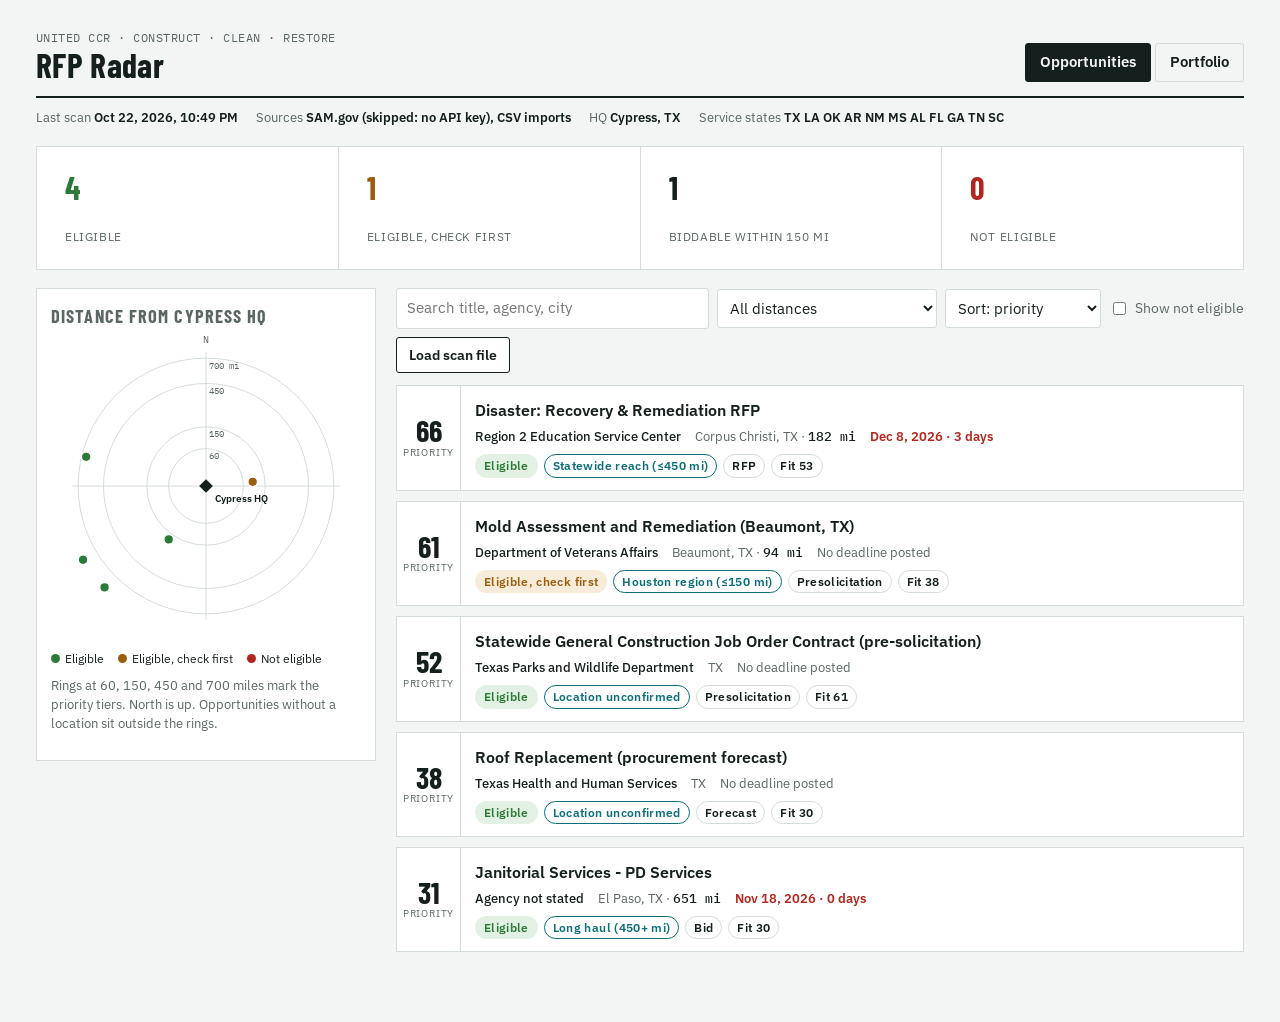
==== united-ccr/docs/index.html @ a9564646 "Add United CCR RFP scanner, dashboard and portfolio Daily scanner (SAM.gov, agency RSS feeds, CSV im" ====
<!doctype html><html lang="en"><head><meta charset="utf-8"><meta name="viewport" content="width=device-width,initial-scale=1,viewport-fit=cover"></head><body><title>United CCR RFP Radar</title>
<meta name="claude:viewport-fit-sides" content="cover">
<link rel="preconnect" href="https://fonts.googleapis.com">
<link rel="preconnect" href="https://fonts.gstatic.com" crossorigin>
<link rel="stylesheet" href="https://fonts.googleapis.com/css2?family=Barlow+Condensed:wght@600;700&family=IBM+Plex+Mono:wght@400;500&family=IBM+Plex+Sans:wght@400;500;600&display=swap">
<style>
/* Layout: a bid desk. Distance rings from the Cypress HQ beside a ranked bid list; portfolio as a second sheet. */
:root {
  --bg: #F2F5F4; --surface: #FFFFFF; --ink: #15201E; --muted: #5A6764; --line: #D3DCD9;
  --accent: #0B6E79; --accent-soft: #DDEFF0; --ok: #2C7A37; --warn: #9C5D0E; --bad: #B3261E;
  --ok-soft: #E3F1E4; --warn-soft: #F7EBD9; --bad-soft: #F8E2E0;
  --display: "Barlow Condensed", "Arial Narrow", "Roboto Condensed", sans-serif;
  --body: "IBM Plex Sans", "Segoe UI", system-ui, sans-serif;
  --mono: "IBM Plex Mono", ui-monospace, "SFMono-Regular", Menlo, monospace;
}
@media (prefers-color-scheme: dark) { :root:not([data-theme="light"]) {
  --bg: #0E1413; --surface: #16201F; --ink: #E4ECEA; --muted: #93A29F; --line: #293634;
  --accent: #52B8C3; --accent-soft: #15373A; --ok: #6DC27B; --warn: #E2A452; --bad: #F08A80;
  --ok-soft: #173020; --warn-soft: #36280F; --bad-soft: #3A1A18; color-scheme: dark } }
:root[data-theme="dark"] {
  --bg: #0E1413; --surface: #16201F; --ink: #E4ECEA; --muted: #93A29F; --line: #293634;
  --accent: #52B8C3; --accent-soft: #15373A; --ok: #6DC27B; --warn: #E2A452; --bad: #F08A80;
  --ok-soft: #173020; --warn-soft: #36280F; --bad-soft: #3A1A18; color-scheme: dark }

* { box-sizing: border-box }
body { background: var(--bg); color: var(--ink); font-family: var(--body); font-size: 15px; line-height: 1.5 }
.wrap { max-width: 1240px; margin: 0 auto; padding-left: max(16px, env(safe-area-inset-left, 0px)); padding-right: max(16px, env(safe-area-inset-right, 0px)); padding-block: 20px 48px }
h1, h2, h3 { font-family: var(--display); font-weight: 700; letter-spacing: .01em; text-wrap: balance; margin: 0 }
h1 { font-size: 2.1rem; line-height: 1.05 }
h2 { font-size: 1.55rem; line-height: 1.1 }
h3 { font-size: 1.15rem; text-transform: uppercase; letter-spacing: .06em; color: var(--muted) }
a { color: var(--accent) }
button, select, input { font: inherit; color: inherit }
:focus-visible { outline: 2px solid var(--accent); outline-offset: 2px }
.mono { font-family: var(--mono); font-variant-numeric: tabular-nums }

header.top { display: flex; flex-wrap: wrap; gap: 12px 24px; align-items: end; justify-content: space-between; padding-bottom: 14px; border-bottom: 2px solid var(--ink) }
.brand small { display: block; font-family: var(--mono); font-size: .78rem; color: var(--muted); letter-spacing: .04em; text-transform: uppercase }
.tabs { display: flex; gap: 4px }
.tabs button { background: none; border: 1px solid var(--line); padding: 7px 14px; border-radius: 3px; cursor: pointer; font-weight: 600 }
.tabs button[aria-selected="true"] { background: var(--ink); color: var(--bg); border-color: var(--ink) }

.meta { display: flex; flex-wrap: wrap; gap: 8px 18px; font-size: .82rem; color: var(--muted); margin-top: 10px }
.meta b { color: var(--ink); font-weight: 600 }

.summary { display: grid; grid-template-columns: repeat(4, minmax(0, 1fr)); gap: 1px; background: var(--line); border: 1px solid var(--line); margin-block: 18px }
.summary div { background: var(--surface); padding: 12px 14px }
.summary .n { font-family: var(--display); font-size: 2rem; line-height: 1; font-weight: 700 }
.summary .l { font-size: .78rem; color: var(--muted); text-transform: uppercase; letter-spacing: .05em }
.summary .ok .n { color: var(--ok) } .summary .warn .n { color: var(--warn) } .summary .bad .n { color: var(--bad) }

.desk { display: grid; grid-template-columns: 340px minmax(0, 1fr); gap: 20px; align-items: start }
.radar { background: var(--surface); border: 1px solid var(--line); padding: 14px; position: sticky; top: calc(env(safe-area-inset-top, 0px) + 12px) }
.radar svg { width: 100%; height: auto; display: block }
.radar .cap { font-size: .8rem; color: var(--muted); margin-top: 8px }
.legend { display: flex; flex-wrap: wrap; gap: 6px 14px; font-size: .78rem; margin-top: 8px }
.legend i { display: inline-block; width: 9px; height: 9px; border-radius: 50%; margin-right: 5px; vertical-align: 0 }

.controls { display: flex; flex-wrap: wrap; gap: 8px; align-items: center; margin-bottom: 12px }
.controls input[type="search"] { flex: 1 1 220px; min-width: 0; padding: 8px 10px; border: 1px solid var(--line); background: var(--surface); border-radius: 3px }
.controls select { padding: 8px; border: 1px solid var(--line); background: var(--surface); border-radius: 3px; max-width: 100% }
.controls label.chk { display: flex; gap: 6px; align-items: center; font-size: .85rem; color: var(--muted) }
.btn { background: var(--surface); border: 1px solid var(--ink); padding: 7px 12px; border-radius: 3px; cursor: pointer; font-weight: 600; font-size: .85rem }
.btn:hover { background: var(--accent-soft) }

.list { display: flex; flex-direction: column; gap: 10px }
.opp { background: var(--surface); border: 1px solid var(--line); display: grid; grid-template-columns: 64px minmax(0, 1fr); }
.opp.sel { border-color: var(--accent); box-shadow: 0 0 0 1px var(--accent) }
.score { display: flex; flex-direction: column; align-items: center; justify-content: center; border-right: 1px solid var(--line); padding: 10px 4px }
.score .n { font-family: var(--display); font-size: 1.9rem; font-weight: 700; line-height: 1 }
.score .l { font-size: .62rem; text-transform: uppercase; letter-spacing: .08em; color: var(--muted) }
.opp .main { padding: 12px 14px; min-width: 0 }
.opp .head { display: flex; gap: 10px; justify-content: space-between; align-items: start }
.opp .title { font-weight: 600; font-size: 1rem; background: none; border: 0; padding: 0; text-align: left; cursor: pointer; overflow-wrap: anywhere }
.opp .title:hover { color: var(--accent) }
.facts { display: flex; flex-wrap: wrap; gap: 4px 14px; font-size: .84rem; color: var(--muted); margin-top: 4px }
.facts b { color: var(--ink); font-weight: 500 }
.chips { display: flex; flex-wrap: wrap; gap: 6px; margin-top: 8px }
.chip { font-size: .72rem; font-weight: 600; letter-spacing: .03em; padding: 2px 8px; border-radius: 99px; border: 1px solid var(--line); white-space: nowrap }
.chip.eligible { background: var(--ok-soft); color: var(--ok); border-color: transparent }
.chip.check { background: var(--warn-soft); color: var(--warn); border-color: transparent }
.chip.ineligible { background: var(--bad-soft); color: var(--bad); border-color: transparent }
.chip.tier { color: var(--accent); border-color: var(--accent) }
.due-soon { color: var(--bad) !important; font-weight: 600 }
.detail { border-top: 1px dashed var(--line); margin-top: 10px; padding-top: 10px; font-size: .88rem; display: grid; gap: 8px }
.detail ul { margin: 0; padding-left: 18px }
.detail .row { display: flex; flex-wrap: wrap; gap: 8px }
.empty { background: var(--surface); border: 1px dashed var(--line); padding: 24px; color: var(--muted) }
.note { font-size: .82rem; color: var(--muted) }

/* Portfolio sheet */
.sheet { display: grid; gap: 28px; margin-top: 22px }
.sheet section { display: grid; gap: 12px }
.cols { display: grid; grid-template-columns: repeat(auto-fit, minmax(260px, 1fr)); gap: 14px }
.card { background: var(--surface); border: 1px solid var(--line); padding: 14px 16px }
.card h4 { margin: 0 0 6px; font-family: var(--display); font-size: 1.2rem }
.card p { margin: 0 }
.lead { font-size: 1.05rem; max-width: 68ch }
.tbl { overflow-x: auto; border: 1px solid var(--line); background: var(--surface) }
table { border-collapse: collapse; width: 100%; font-size: .88rem }
th, td { text-align: left; padding: 8px 12px; border-bottom: 1px solid var(--line); vertical-align: top }
th { font-size: .74rem; text-transform: uppercase; letter-spacing: .06em; color: var(--muted); font-weight: 600 }
tr:last-child td { border-bottom: 0 }
.st { font-size: .72rem; font-weight: 600; padding: 2px 8px; border-radius: 99px; white-space: nowrap }
.st.v { background: var(--ok-soft); color: var(--ok) } .st.s { background: var(--warn-soft); color: var(--warn) } .st.n { background: var(--bad-soft); color: var(--bad) }
.big { font-family: var(--display); font-size: 2.6rem; font-weight: 700; line-height: 1; color: var(--accent) }
ol.steps { margin: 0; padding-left: 20px; display: grid; gap: 8px; max-width: 80ch }

@media (max-width: 860px) {
  .desk { grid-template-columns: 1fr }
  .radar { position: static }
  .summary { grid-template-columns: repeat(2, minmax(0, 1fr)) }
}
@media (prefers-reduced-motion: no-preference) { .opp { transition: border-color .15s } }
</style>

<div class="wrap">
  <header class="top">
    <div class="brand">
      <small>United CCR · Construct · Clean · Restore</small>
      <h1>RFP Radar</h1>
    </div>
    <div class="tabs" role="tablist">
      <button role="tab" id="tab-opps" aria-selected="true" aria-controls="view-opps">Opportunities</button>
      <button role="tab" id="tab-portfolio" aria-selected="false" aria-controls="view-portfolio">Portfolio</button>
    </div>
  </header>

  <!-- ========================= OPPORTUNITIES ========================= -->
  <main id="view-opps" role="tabpanel" aria-labelledby="tab-opps">
    <div class="meta" id="meta"></div>
    <div class="summary" id="summary"></div>

    <div class="desk">
      <aside class="radar">
        <h3>Distance from Cypress HQ</h3>
        <svg id="radar" viewBox="0 0 320 320" role="img" aria-label="Opportunities plotted by distance and direction from the Cypress, Texas headquarters"></svg>
        <div class="legend">
          <span><i style="background:var(--ok)"></i>Eligible</span>
          <span><i style="background:var(--warn)"></i>Eligible, check first</span>
          <span><i style="background:var(--bad)"></i>Not eligible</span>
        </div>
        <p class="cap">Rings at 60, 150, 450 and 700 miles mark the priority tiers. North is up. Opportunities without a location sit outside the rings.</p>
      </aside>

      <div>
        <div class="controls">
          <input type="search" id="q" placeholder="Search title, agency, city" aria-label="Search opportunities">
          <select id="tier" aria-label="Filter by distance tier"><option value="">All distances</option></select>
          <select id="sort" aria-label="Sort">
            <option value="priority">Sort: priority</option>
            <option value="due">Sort: due soonest</option>
            <option value="miles">Sort: nearest</option>
            <option value="fit">Sort: best fit</option>
          </select>
          <label class="chk"><input type="checkbox" id="showInel"> Show not eligible</label>
          <label class="btn" for="file">Load scan file</label>
          <input type="file" id="file" accept="application/json,.json" hidden>
        </div>
        <div class="list" id="list"></div>
        <p class="note" id="fileNote"></p>
      </div>
    </div>
  </main>

  <!-- ========================= PORTFOLIO ========================= -->
  <main id="view-portfolio" role="tabpanel" aria-labelledby="tab-portfolio" hidden>
    <div class="sheet">
      <section>
        <h2>Capability statement</h2>
        <p class="lead">United CCR (C.C.R. United LLC) is a Cypress, Texas commercial contractor that builds, cleans, maintains and restores facilities across Texas and the southern U.S., with 24/7 emergency response for fire, water, storm and mold losses. Founded in 2019 by Texas A&amp;M graduate Cody Allen Tatum, the company was named a 2025 Aggie 100 honoree for revenue growth.</p>
        <div class="cols">
          <div class="card"><div class="big">2019</div><p>Founded May 3, 2019. About 7 years in business at bid time.</p><p class="note">Source: Aggie 100 honoree profile</p></div>
          <div class="card"><div class="big">49.79%</div><p>Three-year compound annual revenue growth, ranked #49 of the 2025 Aggie 100. Ranked from figures checked by an independent accounting firm.</p><p class="note">Source: Aggie 100 honoree profile and methodology</p></div>
          <div class="card"><div class="big">24/7</div><p>Emergency response for fire, water, storm and mold. Licensed and insured, serving Houston and statewide.</p><p class="note">Source: unitedccr.com (self-reported)</p></div>
          <div class="card"><div class="big">4 lines</div><p>Construct, Clean, Maintain, Restore: one contract can cover a facility from build-out through upkeep and loss recovery.</p><p class="note">Source: unitedccr.com</p></div>
        </div>
      </section>

      <section>
        <h2>Company facts for bid forms</h2>
        <div class="tbl"><table>
          <thead><tr><th>Field</th><th>Value</th><th>Status</th></tr></thead>
          <tbody>
            <tr><td>Legal name</td><td>C.C.R. United LLC</td><td><span class="st s">Confirm on TX SOS</span></td></tr>
            <tr><td>Trade names</td><td>United CCR; United Construct Clean Restore</td><td><span class="st v">Verified</span></td></tr>
            <tr><td>Owner / President</td><td>Cody Allen Tatum, Texas A&amp;M Class of 2015 (founder, owner, president)</td><td><span class="st v">Verified</span></td></tr>
            <tr><td>Headquarters</td><td>Cypress, TX (Harris County). Street address not published online.</td><td><span class="st s">Add street address</span></td></tr>
            <tr><td>Phone / email</td><td class="mono">(832) 683-7433 · info@unitedccr.com</td><td><span class="st v">From company site</span></td></tr>
            <tr><td>Founded</td><td>May 3, 2019</td><td><span class="st v">Verified</span></td></tr>
            <tr><td>Service area</td><td>Houston and statewide Texas; markets across the southern U.S.</td><td><span class="st v">From company site</span></td></tr>
            <tr><td>Client sectors</td><td>Corporate offices, medical facilities, luxury retail, large-scale developments</td><td><span class="st s">Self-reported</span></td></tr>
            <tr><td>SAM.gov / UEI</td><td>No public entity record found</td><td><span class="st n">Register before federal bids</span></td></tr>
            <tr><td>Texas HUB / CMBL</td><td>Not found in public sources</td><td><span class="st n">Check eligibility</span></td></tr>
          </tbody>
        </table></div>
      </section>

      <section>
        <h2>Service lines and codes</h2>
        <div class="tbl"><table>
          <thead><tr><th>Line</th><th>Work United CCR offers</th><th>NAICS</th><th>Typical public solicitations</th></tr></thead>
          <tbody>
            <tr><td><b>Construct</b></td><td>Ground-up construction, site development, buildouts and renovations, project management</td><td class="mono">236220, 236118, 238910</td><td>Renovation bids, tenant finish-out, job order contracts (JOC), CSP/CMAR packages</td></tr>
            <tr><td><b>Clean</b></td><td>Specialized cleaning, janitorial, post-construction and post-disaster cleaning</td><td class="mono">561720, 561790</td><td>Custodial term contracts for cities, ISDs, state agencies</td></tr>
            <tr><td><b>Maintain</b></td><td>Integrated facilities maintenance, commercial roofing, preventive maintenance, long-term care</td><td class="mono">238160, 238990, 561210</td><td>Roof repair/replacement, on-call maintenance, facility O&amp;M</td></tr>
            <tr><td><b>Restore</b></td><td>Fire, water and storm damage; mold remediation; emergency roofing; roof, siding and structural storm repairs</td><td class="mono">562910, 236118, 238160</td><td>Pre-positioned disaster recovery contracts, remediation and restoration term contracts</td></tr>
          </tbody>
        </table></div>
      </section>

      <section>
        <h2>Leadership experience</h2>
        <div class="card">
          <h4>Cody Allen Tatum, Founder &amp; President</h4>
          <p>Texas A&amp;M University, Class of 2015. Before founding United CCR in 2019, a Cody Tatum with a Texas A&amp;M degree is listed as Project Manager / Superintendent at Cavalry Construction &amp; Restoration from 2014. Cavalry is a Houston-based insurance restoration contractor (since 1989) serving commercial, industrial, multifamily and religious facilities. If confirmed, that gives roughly 12 years of commercial restoration and construction management.</p>
          <p class="note">Sources: Aggie 100 honoree profile; third-party professional profiles (Apollo, LinkedIn). Confirm the Cavalry role with Cody before citing it.</p>
        </div>
      </section>

      <section>
        <h2>RFP metrics scorecard</h2>
        <p class="note">What evaluators score, and where United CCR stands on each from public sources. Items marked "Needed" are not published anywhere; collect them once and reuse them in every response.</p>
        <div class="tbl"><table>
          <thead><tr><th>Metric</th><th>Value</th><th>Status</th></tr></thead>
          <tbody>
            <tr><td>Years in business</td><td>7 (since May 2019)</td><td><span class="st v">Verified</span></td></tr>
            <tr><td>Revenue growth</td><td>49.79% 3-year CAGR, Aggie 100 #49 (2025)</td><td><span class="st v">Verified</span></td></tr>
            <tr><td>Key personnel experience</td><td>Founder: ~12 years in construction and restoration</td><td><span class="st s">Confirm</span></td></tr>
            <tr><td>Annual revenue, last 3 years</td><td>Not public</td><td><span class="st n">Needed</span></td></tr>
            <tr><td>Employees and crew count by trade</td><td>Not public</td><td><span class="st n">Needed</span></td></tr>
            <tr><td>Bonding capacity (single / aggregate)</td><td>Not public</td><td><span class="st n">Needed</span></td></tr>
            <tr><td>Insurance limits (GL, auto, umbrella, WC)</td><td>"Licensed and insured"; limits not stated</td><td><span class="st n">Needed</span></td></tr>
            <tr><td>Safety: EMR and OSHA TRIR, 3 years</td><td>Not public</td><td><span class="st n">Needed</span></td></tr>
            <tr><td>Emergency response time to site</td><td>24/7 response claimed; no hour figure</td><td><span class="st n">Needed</span></td></tr>
            <tr><td>Equipment inventory (dehumidifiers, air movers, extractors, generators)</td><td>Not public</td><td><span class="st n">Needed</span></td></tr>
            <tr><td>Certifications (IICRC firm, TDLR mold remediation, HUB, roofing manufacturer)</td><td>None found publicly</td><td><span class="st n">Needed</span></td></tr>
            <tr><td>Past projects: 3 to 5 references in the last 5 years</td><td>No public project records</td><td><span class="st n">Needed</span></td></tr>
            <tr><td>Online reviews</td><td>Company site claims 4.8 from 127 reviews, but the two reviews embedded in the site code read like template placeholders</td><td><span class="st n">Do not cite yet</span></td></tr>
          </tbody>
        </table></div>
      </section>

      <section>
        <h2>Past performance log</h2>
        <p class="note">No individual United CCR jobs are published online, so this log has to come from the company's records. Each row below is what public evaluators ask for. The repository's <span class="mono">portfolio/projects.csv</span> uses the same columns.</p>
        <div class="tbl"><table>
          <thead><tr><th>Field</th><th>Why evaluators want it</th></tr></thead>
          <tbody>
            <tr><td>Project, owner, owner type (public / private, sector)</td><td>Shows similar clients; public owners carry more weight on public bids</td></tr>
            <tr><td>City, county, state</td><td>Proves local presence and response capability</td></tr>
            <tr><td>Service line, NAICS, loss type (fire / water / storm / mold)</td><td>Matches the solicitation scope</td></tr>
            <tr><td>Contract value and final value; change-order %</td><td>Shows size capacity and cost control</td></tr>
            <tr><td>Square footage, units, buildings</td><td>Shows scale</td></tr>
            <tr><td>Start, finish, scheduled finish; time to mobilize</td><td>On-time delivery and emergency speed</td></tr>
            <tr><td>Peak crew size; self-performed %</td><td>Workforce capacity</td></tr>
            <tr><td>Safety incidents</td><td>Most RFPs score safety</td></tr>
            <tr><td>Reference name, title, phone, email</td><td>Required on nearly every public bid</td></tr>
          </tbody>
        </table></div>
      </section>

      <section>
        <h2>To widen eligibility</h2>
        <ol class="steps">
          <li><b>Register in SAM.gov</b> for a UEI. Free, takes a few weeks, and is required for any federal award, including FEMA-funded local work that checks exclusions.</li>
          <li><b>Register on the Texas Comptroller's CMBL</b> (Centralized Master Bidders List) so state agencies send solicitations directly.</li>
          <li><b>Check HUB eligibility.</b> Texas HUB certification requires at least 51% ownership by a minority, woman or service-disabled veteran. If it applies, it adds weight on state contracts and makes United CCR attractive as a subcontractor to prime bidders with HUB goals.</li>
          <li><b>Get a TDLR mold remediation contractor license</b> before bidding Texas mold work; the scanner flags every Texas mold job until one is on file.</li>
          <li><b>Obtain a bonding letter</b> from a surety with single and aggregate limits. Most public construction above $50,000 to $100,000 needs payment and performance bonds.</li>
          <li><b>Pursue cooperative contracts</b> (TIPS, BuyBoard, Choice Partners). A co-op award lets ISDs, cities and counties buy from United CCR without running their own bid.</li>
          <li><b>Pursue IICRC Certified Firm status</b>; restoration RFPs often require IICRC-certified technicians.</li>
        </ol>
      </section>
    </div>
  </main>
</div>

<script id="rfp-data" type="application/json">{"generated_at":"2026-10-22T22:49Z","hq":{"label":"Cypress, TX","lat":29.9691,"lon":-95.6972},"service_states":["TX","LA","OK","AR","NM","MS","AL","FL","GA","TN","SC"],"sources_run":["SAM.gov (skipped: no API key)","CSV imports"],"counts":{"eligible":4,"check":1,"ineligible":0},"opportunities":[{"id":"csv-fbed2188b5411afa","source":"Import: web-research-leads-2026-10-22","title":"Disaster: Recovery & Remediation RFP","agency":"Region 2 Education Service Center","number":null,"type":"RFP","posted":null,"due":"2026-12-08","naics":null,"psc":null,"set_aside_code":null,"set_aside":null,"city":"Corpus Christi","state":"TX","zip":null,"lat":null,"lon":null,"url":"https://starbridge.ai/rfp/disaster-recovery-remediation-rfp","description":"Disaster recovery and restoration services in all aspects of recovery and reconstruction after a disaster. Contract term 2/1/2027 to 1/31/2028. Found via aggregator on 10/22/2026; confirm on the ESC's own procurement page.","contact":null,"first_seen":"2026-10-22T22:49","last_seen":"2026-10-22T22:49","miles":182,"point":[27.8006,-97.3964],"geo_precision":"city","days_left":47.0,"fit":53,"fit_reasons":["Matches: disaster recovery, restoration services"],"proximity":74,"priority":66,"tier":"Statewide reach (\u2264450 mi)","status":"eligible","ineligible_reasons":[],"flags":[]},{"id":"csv-a7f3553a8cddad40","source":"Import: web-research-leads-2026-10-22","title":"Mold Assessment and Remediation (Beaumont, TX)","agency":"Department of Veterans Affairs","number":null,"type":"Presolicitation","posted":null,"due":null,"naics":null,"psc":null,"set_aside_code":null,"set_aside":"Total Small Business Set-Aside","city":"Beaumont","state":"TX","zip":null,"lat":null,"lon":null,"url":"https://sam.gov/opp/e26e1bb571264650b8bf38da236a380a/view","description":"Federal presolicitation; the notice says the solicitation will be posted later. Requires active SAM.gov registration to receive award. Posting date not confirmed; check status on SAM.gov.","contact":null,"first_seen":"2026-10-22T22:49","last_seen":"2026-10-22T22:49","miles":94,"point":[30.0802,-94.1266],"geo_precision":"city","days_left":null,"fit":38,"fit_reasons":["Matches: mold"],"proximity":87,"priority":61,"tier":"Houston region (\u2264150 mi)","status":"check","ineligible_reasons":[],"flags":["Early-stage notice: a capability response now can shape the set-aside and scope","Set-aside United CCR qualifies for: Total Small Business Set-Aside","Texas mold remediation requires a TDLR-licensed remediation contractor"]},{"id":"csv-567148f3fe515f36","source":"Import: web-research-leads-2026-10-22","title":"Statewide General Construction Job Order Contract (pre-solicitation)","agency":"Texas Parks and Wildlife Department","number":null,"type":"Presolicitation","posted":null,"due":null,"naics":null,"psc":null,"set_aside_code":null,"set_aside":null,"city":null,"state":"TX","zip":null,"lat":null,"lon":null,"url":"https://tpwd.texas.gov/business/bidops/current_bid_opportunities/construction/","description":"Pre-solicitation notice for a statewide general construction JOC RFP; solicitation date TBD. A JOC award gives years of task-order repair and renovation work.","contact":null,"first_seen":"2026-10-22T22:49","last_seen":"2026-10-22T22:49","miles":null,"point":null,"geo_precision":null,"days_left":null,"fit":61,"fit_reasons":["Matches: renovation, job order contract, joc"],"proximity":40,"priority":52,"tier":"Location unconfirmed","status":"eligible","ineligible_reasons":[],"flags":["City not stated or not recognized; distance unknown","Early-stage notice: a capability response now can shape the set-aside and scope"]},{"id":"csv-7c3439d727c24973","source":"Import: web-research-leads-2026-10-22","title":"Roof Replacement (procurement forecast)","agency":"Texas Health and Human Services","number":null,"type":"Forecast","posted":null,"due":null,"naics":null,"psc":null,"set_aside_code":null,"set_aside":null,"city":null,"state":"TX","zip":null,"lat":null,"lon":null,"url":"https://apps.hhs.texas.gov/procurement-calendar/procurement-forecast.pdf","description":"HHS procurement forecast lists a roof replacement solicitation for November 2026. Facility location not shown in the forecast; watch ESBD for the posting.","contact":null,"first_seen":"2026-10-22T22:49","last_seen":"2026-10-22T22:49","miles":null,"point":null,"geo_precision":null,"days_left":null,"fit":30,"fit_reasons":["Matches: roof replacement"],"proximity":40,"priority":38,"tier":"Location unconfirmed","status":"eligible","ineligible_reasons":[],"flags":["City not stated or not recognized; distance unknown","Early-stage notice: a capability response now can shape the set-aside and scope"]},{"id":"csv-52cd0db3c9eac96c","source":"Import: web-research-leads-2026-10-22","title":"Janitorial Services - PD Services","agency":null,"number":null,"type":"Bid","posted":"2026-10-20","due":"2026-11-18","naics":null,"psc":null,"set_aside_code":null,"set_aside":null,"city":"El Paso","state":"TX","zip":null,"lat":null,"lon":null,"url":"https://contractradar.io/contracts/janitorial/texas","description":"Janitorial services solicitation in El Paso posted 10/20/2026. Buying agency not named on the aggregator; confirm agency and documents before pursuing.","contact":null,"first_seen":"2026-10-22T22:49","last_seen":"2026-10-22T22:49","miles":651,"point":[31.7619,-106.485],"geo_precision":"city","days_left":27.0,"fit":30,"fit_reasons":["Matches: janitorial"],"proximity":7,"priority":31,"tier":"Long haul (450+ mi)","status":"eligible","ineligible_reasons":[],"flags":[]}]}</script>
<script>
(function () {
  "use strict";
  var raw = document.getElementById("rfp-data").textContent.trim();
  var DATA = null;
  try { DATA = JSON.parse(raw); } catch (e) { DATA = null; }
  if (!DATA) DATA = { opportunities: [], counts: {}, sources_run: [], hq: { label: "Cypress, TX", lat: 29.9691, lon: -95.6972 } };

  var $ = function (id) { return document.getElementById(id); };
  var state = { q: "", tier: "", sort: "priority", showInel: false, open: null };
  try { var s = localStorage.getItem("rfp-sort"); if (s) state.sort = s; } catch (e) {}

  function esc(s) { return String(s == null ? "" : s).replace(/[&<>"']/g, function (c) { return { "&": "&amp;", "<": "&lt;", ">": "&gt;", '"': "&quot;", "'": "&#39;" }[c]; }); }
  function fmtDate(iso) {
    if (!iso) return null;
    var d = new Date(iso.length <= 10 ? iso + "T12:00:00" : iso + "Z");
    if (isNaN(d)) return iso;
    return d.toLocaleDateString(undefined, { month: "short", day: "numeric", year: "numeric" });
  }
  function daysLeft(o) {
    if (!o.due) return null;
    var d = new Date(o.due + (o.due.length <= 10 ? "T23:59:00" : "Z"));
    return (d - new Date()) / 86400000;
  }
  var STATUS = { eligible: "Eligible", check: "Eligible, check first", ineligible: "Not eligible" };

  function setTab(which) {
    var opps = which === "opps";
    $("tab-opps").setAttribute("aria-selected", opps);
    $("tab-portfolio").setAttribute("aria-selected", !opps);
    $("view-opps").hidden = !opps;
    $("view-portfolio").hidden = opps;
  }
  $("tab-opps").onclick = function () { setTab("opps"); };
  $("tab-portfolio").onclick = function () { setTab("portfolio"); };
  if (location.hash === "#portfolio") setTab("portfolio");

  function renderMeta() {
    var gen = DATA.generated_at ? new Date(DATA.generated_at).toLocaleString(undefined, { dateStyle: "medium", timeStyle: "short" }) : "not yet run";
    $("meta").innerHTML =
      "<span>Last scan <b>" + esc(gen) + "</b></span>" +
      "<span>Sources <b>" + esc((DATA.sources_run || []).join(", ") || "none") + "</b></span>" +
      "<span>HQ <b>" + esc(DATA.hq.label) + "</b></span>" +
      "<span>Service states <b>" + esc((DATA.service_states || []).join(" ")) + "</b></span>";
    var opps = DATA.opportunities, c = { eligible: 0, check: 0, ineligible: 0 }, near = 0;
    opps.forEach(function (o) { c[o.status] = (c[o.status] || 0) + 1; if (o.status !== "ineligible" && o.miles != null && o.miles <= 150) near++; });
    $("summary").innerHTML =
      '<div class="ok"><div class="n">' + c.eligible + '</div><div class="l">Eligible</div></div>' +
      '<div class="warn"><div class="n">' + c.check + '</div><div class="l">Eligible, check first</div></div>' +
      '<div><div class="n">' + near + '</div><div class="l">Biddable within 150 mi</div></div>' +
      '<div class="bad"><div class="n">' + c.ineligible + '</div><div class="l">Not eligible</div></div>';
    var tiers = [];
    opps.forEach(function (o) { if (o.tier && tiers.indexOf(o.tier) < 0) tiers.push(o.tier); });
    $("tier").innerHTML = '<option value="">All distances</option>' + tiers.map(function (t) { return '<option>' + esc(t) + '</option>'; }).join("");
    $("tier").value = state.tier;
    $("sort").value = state.sort;
  }

  function filtered() {
    var q = state.q.toLowerCase();
    var out = DATA.opportunities.filter(function (o) {
      if (!state.showInel && o.status === "ineligible") return false;
      if (state.tier && o.tier !== state.tier) return false;
      if (q && [o.title, o.agency, o.city, o.state, o.number].join(" ").toLowerCase().indexOf(q) < 0) return false;
      return true;
    });
    var big = 1e9;
    var key = {
      priority: function (o) { return -o.priority; },
      fit: function (o) { return -o.fit; },
      miles: function (o) { return o.miles == null ? big : o.miles; },
      due: function (o) { var d = daysLeft(o); return d == null ? big : d; }
    }[state.sort];
    return out.sort(function (a, b) {
      var r = (a.status === "ineligible") - (b.status === "ineligible");
      return r || key(a) - key(b) || b.priority - a.priority;
    });
  }

  function brief(o) {
    var lines = [
      o.title, (o.agency || "Agency not stated") + (o.number ? " · " + o.number : ""),
      "Location: " + ([o.city, o.state].filter(Boolean).join(", ") || "not stated") + (o.miles != null ? " (" + o.miles + " mi from Cypress HQ)" : ""),
      "Due: " + (fmtDate(o.due) || "not stated") + " · Type: " + (o.type || "n/a") + (o.set_aside ? " · Set-aside: " + o.set_aside : ""),
      "Priority " + o.priority + "/100 (fit " + o.fit + ", proximity " + o.proximity + ")",
      "Status: " + STATUS[o.status]
    ];
    (o.fit_reasons || []).forEach(function (r) { lines.push("+ " + r); });
    (o.ineligible_reasons || []).forEach(function (r) { lines.push("x " + r); });
    (o.flags || []).forEach(function (r) { lines.push("! " + r); });
    if (o.url) lines.push(o.url);
    return lines.join("\n");
  }

  function renderList() {
    var items = filtered();
    if (!items.length) {
      $("list").innerHTML = '<div class="empty">' + (DATA.opportunities.length
        ? "No opportunities match these filters."
        : "No opportunities yet. The nightly scan fills this list from SAM.gov, agency bid feeds and imported CSV exports. Use Load scan file to open the latest results.") + "</div>";
      return;
    }
    $("list").innerHTML = items.map(function (o) {
      var dl = daysLeft(o), soon = dl != null && dl < 7;
      var due = o.due ? fmtDate(o.due) + (dl != null ? " · " + Math.max(0, Math.ceil(dl)) + " days" : "") : "No deadline posted";
      var loc = [o.city, o.state].filter(Boolean).join(", ") || "Location not stated";
      var isOpen = state.open === o.id;
      var d = "";
      if (isOpen) {
        var li = function (arr) { return arr && arr.length ? "<ul>" + arr.map(function (x) { return "<li>" + esc(x) + "</li>"; }).join("") + "</ul>" : ""; };
        d = '<div class="detail">' +
          (o.description ? "<div>" + esc(o.description) + "</div>" : "") +
          (o.fit_reasons && o.fit_reasons.length ? "<div><b>Why it fits</b>" + li(o.fit_reasons) + "</div>" : "") +
          (o.ineligible_reasons && o.ineligible_reasons.length ? "<div><b>Why not eligible</b>" + li(o.ineligible_reasons) + "</div>" : "") +
          (o.flags && o.flags.length ? "<div><b>Check before bidding</b>" + li(o.flags) + "</div>" : "") +
          '<div class="facts">' +
            (o.number ? "<span>No. <b class='mono'>" + esc(o.number) + "</b></span>" : "") +
            (o.naics ? "<span>NAICS <b class='mono'>" + esc(o.naics) + "</b></span>" : "") +
            (o.set_aside ? "<span>Set-aside <b>" + esc(o.set_aside) + "</b></span>" : "") +
            (o.posted ? "<span>Posted <b>" + esc(fmtDate(o.posted)) + "</b></span>" : "") +
            "<span>Source <b>" + esc(o.source) + "</b></span>" +
            (o.contact ? "<span>Contact <b>" + esc(o.contact) + "</b></span>" : "") +
          "</div>" +
          '<div class="row">' + (o.url ? '<a class="btn" href="' + esc(o.url) + '" target="_blank" rel="noopener">Open solicitation</a>' : "") +
          '<button class="btn" data-copy="' + esc(o.id) + '">Copy bid/no-bid brief</button></div>' +
        "</div>";
      }
      return '<article class="opp' + (isOpen ? " sel" : "") + '" id="o-' + esc(o.id) + '">' +
        '<div class="score"><span class="n">' + o.priority + '</span><span class="l">priority</span></div>' +
        '<div class="main"><div class="head"><button class="title" data-open="' + esc(o.id) + '" aria-expanded="' + isOpen + '">' + esc(o.title) + "</button></div>" +
        '<div class="facts"><span><b>' + esc(o.agency || "Agency not stated") + "</b></span><span>" + esc(loc) + (o.miles != null ? " · <b class='mono'>" + o.miles + " mi</b>" : "") + "</span>" +
        '<span class="' + (soon ? "due-soon" : "") + '">' + esc(due) + "</span></div>" +
        '<div class="chips"><span class="chip ' + o.status + '">' + STATUS[o.status] + '</span><span class="chip tier">' + esc(o.tier) + "</span>" +
        (o.type ? '<span class="chip">' + esc(o.type) + "</span>" : "") + '<span class="chip">Fit ' + o.fit + "</span></div>" +
        d + "</div></article>";
    }).join("");
  }

  function renderRadar() {
    var svg = $("radar"), C = 160, R = 132, MAX = 700, hq = DATA.hq;
    var r = function (mi) { return Math.sqrt(Math.min(mi, MAX) / MAX) * R; };
    var col = { eligible: "var(--ok)", check: "var(--warn)", ineligible: "var(--bad)" };
    var out = [];
    [[60, "60"], [150, "150"], [450, "450"], [700, "700 mi"]].forEach(function (t) {
      out.push('<circle cx="' + C + '" cy="' + C + '" r="' + r(t[0]).toFixed(1) + '" fill="none" stroke="var(--line)" stroke-width="1"/>');
      out.push('<text x="' + (C + 3) + '" y="' + (C - r(t[0]) + 11).toFixed(1) + '" font-size="9" fill="var(--muted)" font-family="IBM Plex Mono, monospace">' + t[1] + "</text>");
    });
    out.push('<line x1="' + C + '" y1="' + (C - R - 6) + '" x2="' + C + '" y2="' + (C + R + 6) + '" stroke="var(--line)"/>');
    out.push('<line x1="' + (C - R - 6) + '" y1="' + C + '" x2="' + (C + R + 6) + '" y2="' + C + '" stroke="var(--line)"/>');
    out.push('<text x="' + C + '" y="12" text-anchor="middle" font-size="10" fill="var(--muted)" font-family="IBM Plex Mono, monospace">N</text>');
    var unplaced = 0;
    var visible = filtered();
    visible.slice().reverse().forEach(function (o) {
      var x, y;
      if (o.point && o.miles != null) {
        var la1 = hq.lat * Math.PI / 180, la2 = o.point[0] * Math.PI / 180, dl = (o.point[1] - hq.lon) * Math.PI / 180;
        var b = Math.atan2(Math.sin(dl) * Math.cos(la2), Math.cos(la1) * Math.sin(la2) - Math.sin(la1) * Math.cos(la2) * Math.cos(dl));
        var rr = r(o.miles);
        x = C + rr * Math.sin(b); y = C - rr * Math.cos(b);
      } else {
        var a = (225 + unplaced * 14) * Math.PI / 180; unplaced++;
        x = C + (R + 16) * Math.sin(a); y = C - (R + 16) * Math.cos(a);
      }
      var sel = state.open === o.id;
      out.push('<circle class="pt" data-open="' + esc(o.id) + '" cx="' + x.toFixed(1) + '" cy="' + y.toFixed(1) + '" r="' + (sel ? 7 : 5) + '" fill="' + col[o.status] + '" stroke="' + (sel ? "var(--ink)" : "var(--surface)") + '" stroke-width="' + (sel ? 2 : 1.5) + '" style="cursor:pointer"><title>' + esc(o.title + (o.miles != null ? " · " + o.miles + " mi" : " · location not stated")) + "</title></circle>");
    });
    out.push('<rect x="' + (C - 5) + '" y="' + (C - 5) + '" width="10" height="10" fill="var(--ink)" transform="rotate(45 ' + C + " " + C + ')"/>');
    out.push('<text x="' + (C + 9) + '" y="' + (C + 16) + '" font-size="10" font-weight="600" fill="var(--ink)" font-family="IBM Plex Sans, sans-serif">Cypress HQ</text>');
    svg.innerHTML = out.join("");
  }

  function render() { renderList(); renderRadar(); }

  document.addEventListener("click", function (e) {
    var t = e.target.closest("[data-open]");
    if (t) {
      var id = t.getAttribute("data-open");
      state.open = state.open === id ? null : id;
      render();
      if (t.tagName.toLowerCase() === "circle") { var el = $("o-" + id); if (el) el.scrollIntoView({ block: "nearest", behavior: "smooth" }); }
      return;
    }
    var c = e.target.closest("[data-copy]");
    if (c) {
      var o = DATA.opportunities.filter(function (x) { return x.id === c.getAttribute("data-copy"); })[0];
      var text = brief(o);
      var done = function () { c.textContent = "Copied"; setTimeout(function () { c.textContent = "Copy bid/no-bid brief"; }, 1600); };
      try {
        navigator.clipboard.writeText(text).then(done, function () { fallbackCopy(text, c); });
      } catch (err) { fallbackCopy(text, c); }
    }
  });
  function fallbackCopy(text, btn) {
    var ta = document.createElement("textarea"); ta.value = text; ta.rows = 8; ta.style.width = "100%";
    btn.parentNode.parentNode.appendChild(ta); ta.select(); btn.textContent = "Select and copy the text below";
  }

  $("q").oninput = function (e) { state.q = e.target.value; render(); };
  $("tier").onchange = function (e) { state.tier = e.target.value; render(); };
  $("sort").onchange = function (e) { state.sort = e.target.value; try { localStorage.setItem("rfp-sort", state.sort); } catch (x) {} render(); };
  $("showInel").onchange = function (e) { state.showInel = e.target.checked; render(); };
  $("file").onchange = function (e) {
    var f = e.target.files[0]; if (!f) return;
    var rd = new FileReader();
    rd.onload = function () {
      try {
        var d = JSON.parse(rd.result);
        if (!d || !Array.isArray(d.opportunities)) throw new Error("no opportunities list");
        d.hq = d.hq || DATA.hq; DATA = d; state.open = null;
        $("fileNote").textContent = "Showing " + f.name + ".";
        renderMeta(); render();
      } catch (err) {
        $("fileNote").textContent = "That file is not a scan result. Choose data/opportunities.json from the scanner repository.";
      }
    };
    rd.readAsText(f);
  };

  renderMeta(); render();
})();
</script>
</body></html>
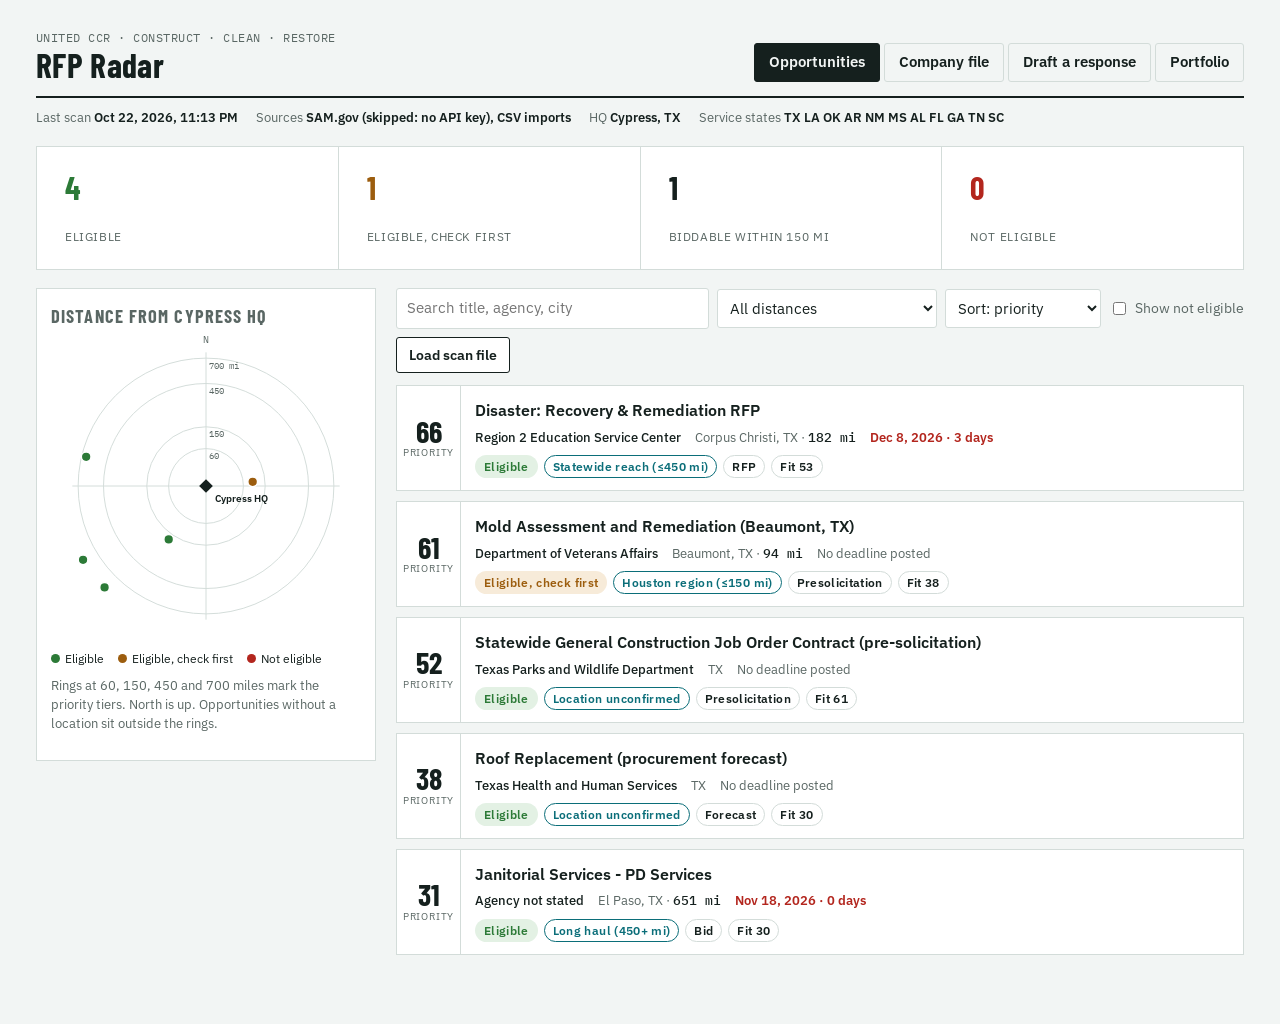
==== commit d8f86e1f: "Add company file questionnaire and RFP response drafter The RFP Radar page gains a company file for " ====
--- a/united-ccr/docs/index.html
+++ b/united-ccr/docs/index.html
@@ -4,11 +4,11 @@
 <link rel="preconnect" href="https://fonts.gstatic.com" crossorigin>
 <link rel="stylesheet" href="https://fonts.googleapis.com/css2?family=Barlow+Condensed:wght@600;700&family=IBM+Plex+Mono:wght@400;500&family=IBM+Plex+Sans:wght@400;500;600&display=swap">
 <style>
-/* Layout: a bid desk. Distance rings from the Cypress HQ beside a ranked bid list; portfolio as a second sheet. */
+/* Layout: a bid desk. Opportunities ranked around the Cypress HQ, the company file Cody fills in, a drafting bench, and the portfolio it all produces. */
 :root {
   --bg: #F2F5F4; --surface: #FFFFFF; --ink: #15201E; --muted: #5A6764; --line: #D3DCD9;
   --accent: #0B6E79; --accent-soft: #DDEFF0; --ok: #2C7A37; --warn: #9C5D0E; --bad: #B3261E;
-  --ok-soft: #E3F1E4; --warn-soft: #F7EBD9; --bad-soft: #F8E2E0;
+  --ok-soft: #E3F1E4; --warn-soft: #F7EBD9; --bad-soft: #F8E2E0; --mark: #FFF1B8; --mark-ink: #5C4600;
   --display: "Barlow Condensed", "Arial Narrow", "Roboto Condensed", sans-serif;
   --body: "IBM Plex Sans", "Segoe UI", system-ui, sans-serif;
   --mono: "IBM Plex Mono", ui-monospace, "SFMono-Regular", Menlo, monospace;
@@ -16,11 +16,11 @@
 @media (prefers-color-scheme: dark) { :root:not([data-theme="light"]) {
   --bg: #0E1413; --surface: #16201F; --ink: #E4ECEA; --muted: #93A29F; --line: #293634;
   --accent: #52B8C3; --accent-soft: #15373A; --ok: #6DC27B; --warn: #E2A452; --bad: #F08A80;
-  --ok-soft: #173020; --warn-soft: #36280F; --bad-soft: #3A1A18; color-scheme: dark } }
+  --ok-soft: #173020; --warn-soft: #36280F; --bad-soft: #3A1A18; --mark: #3D3410; --mark-ink: #F3DD8A; color-scheme: dark } }
 :root[data-theme="dark"] {
   --bg: #0E1413; --surface: #16201F; --ink: #E4ECEA; --muted: #93A29F; --line: #293634;
   --accent: #52B8C3; --accent-soft: #15373A; --ok: #6DC27B; --warn: #E2A452; --bad: #F08A80;
-  --ok-soft: #173020; --warn-soft: #36280F; --bad-soft: #3A1A18; color-scheme: dark }
+  --ok-soft: #173020; --warn-soft: #36280F; --bad-soft: #3A1A18; --mark: #3D3410; --mark-ink: #F3DD8A; color-scheme: dark }
 
 * { box-sizing: border-box }
 body { background: var(--bg); color: var(--ink); font-family: var(--body); font-size: 15px; line-height: 1.5 }
@@ -30,19 +30,20 @@
 h2 { font-size: 1.55rem; line-height: 1.1 }
 h3 { font-size: 1.15rem; text-transform: uppercase; letter-spacing: .06em; color: var(--muted) }
 a { color: var(--accent) }
-button, select, input { font: inherit; color: inherit }
+button, select, input, textarea { font: inherit; color: inherit }
 :focus-visible { outline: 2px solid var(--accent); outline-offset: 2px }
 .mono { font-family: var(--mono); font-variant-numeric: tabular-nums }
+.note { font-size: .82rem; color: var(--muted) }
+.notice { background: var(--warn-soft); color: var(--warn); padding: 10px 14px; border-radius: 3px; font-size: .9rem }
 
 header.top { display: flex; flex-wrap: wrap; gap: 12px 24px; align-items: end; justify-content: space-between; padding-bottom: 14px; border-bottom: 2px solid var(--ink) }
 .brand small { display: block; font-family: var(--mono); font-size: .78rem; color: var(--muted); letter-spacing: .04em; text-transform: uppercase }
-.tabs { display: flex; gap: 4px }
+.tabs { display: flex; flex-wrap: wrap; gap: 4px }
 .tabs button { background: none; border: 1px solid var(--line); padding: 7px 14px; border-radius: 3px; cursor: pointer; font-weight: 600 }
 .tabs button[aria-selected="true"] { background: var(--ink); color: var(--bg); border-color: var(--ink) }
 
 .meta { display: flex; flex-wrap: wrap; gap: 8px 18px; font-size: .82rem; color: var(--muted); margin-top: 10px }
 .meta b { color: var(--ink); font-weight: 600 }
-
 .summary { display: grid; grid-template-columns: repeat(4, minmax(0, 1fr)); gap: 1px; background: var(--line); border: 1px solid var(--line); margin-block: 18px }
 .summary div { background: var(--surface); padding: 12px 14px }
 .summary .n { font-family: var(--display); font-size: 2rem; line-height: 1; font-weight: 700 }
@@ -60,42 +61,96 @@
 .controls input[type="search"] { flex: 1 1 220px; min-width: 0; padding: 8px 10px; border: 1px solid var(--line); background: var(--surface); border-radius: 3px }
 .controls select { padding: 8px; border: 1px solid var(--line); background: var(--surface); border-radius: 3px; max-width: 100% }
 .controls label.chk { display: flex; gap: 6px; align-items: center; font-size: .85rem; color: var(--muted) }
-.btn { background: var(--surface); border: 1px solid var(--ink); padding: 7px 12px; border-radius: 3px; cursor: pointer; font-weight: 600; font-size: .85rem }
+.btn { background: var(--surface); border: 1px solid var(--ink); padding: 7px 12px; border-radius: 3px; cursor: pointer; font-weight: 600; font-size: .85rem; text-decoration: none; display: inline-block }
 .btn:hover { background: var(--accent-soft) }
+.btn.primary { background: var(--accent); border-color: var(--accent); color: var(--surface) }
+.btn.primary:hover { filter: brightness(1.08); background: var(--accent) }
+.btn:disabled { opacity: .45; cursor: not-allowed }
+.btn.danger { border-color: var(--bad); color: var(--bad) }
 
 .list { display: flex; flex-direction: column; gap: 10px }
-.opp { background: var(--surface); border: 1px solid var(--line); display: grid; grid-template-columns: 64px minmax(0, 1fr); }
+.opp { background: var(--surface); border: 1px solid var(--line); display: grid; grid-template-columns: 64px minmax(0, 1fr) }
 .opp.sel { border-color: var(--accent); box-shadow: 0 0 0 1px var(--accent) }
 .score { display: flex; flex-direction: column; align-items: center; justify-content: center; border-right: 1px solid var(--line); padding: 10px 4px }
 .score .n { font-family: var(--display); font-size: 1.9rem; font-weight: 700; line-height: 1 }
 .score .l { font-size: .62rem; text-transform: uppercase; letter-spacing: .08em; color: var(--muted) }
 .opp .main { padding: 12px 14px; min-width: 0 }
-.opp .head { display: flex; gap: 10px; justify-content: space-between; align-items: start }
 .opp .title { font-weight: 600; font-size: 1rem; background: none; border: 0; padding: 0; text-align: left; cursor: pointer; overflow-wrap: anywhere }
 .opp .title:hover { color: var(--accent) }
 .facts { display: flex; flex-wrap: wrap; gap: 4px 14px; font-size: .84rem; color: var(--muted); margin-top: 4px }
 .facts b { color: var(--ink); font-weight: 500 }
 .chips { display: flex; flex-wrap: wrap; gap: 6px; margin-top: 8px }
 .chip { font-size: .72rem; font-weight: 600; letter-spacing: .03em; padding: 2px 8px; border-radius: 99px; border: 1px solid var(--line); white-space: nowrap }
-.chip.eligible { background: var(--ok-soft); color: var(--ok); border-color: transparent }
-.chip.check { background: var(--warn-soft); color: var(--warn); border-color: transparent }
-.chip.ineligible { background: var(--bad-soft); color: var(--bad); border-color: transparent }
+.chip.eligible, .chip.meets { background: var(--ok-soft); color: var(--ok); border-color: transparent }
+.chip.check, .chip.unknown { background: var(--warn-soft); color: var(--warn); border-color: transparent }
+.chip.ineligible, .chip.gap { background: var(--bad-soft); color: var(--bad); border-color: transparent }
 .chip.tier { color: var(--accent); border-color: var(--accent) }
 .due-soon { color: var(--bad) !important; font-weight: 600 }
 .detail { border-top: 1px dashed var(--line); margin-top: 10px; padding-top: 10px; font-size: .88rem; display: grid; gap: 8px }
 .detail ul { margin: 0; padding-left: 18px }
-.detail .row { display: flex; flex-wrap: wrap; gap: 8px }
+.row { display: flex; flex-wrap: wrap; gap: 8px; align-items: center }
 .empty { background: var(--surface); border: 1px dashed var(--line); padding: 24px; color: var(--muted) }
-.note { font-size: .82rem; color: var(--muted) }
+
+/* Company file (questionnaire) */
+.file-layout { display: grid; grid-template-columns: 250px minmax(0, 1fr); gap: 22px; align-items: start; margin-top: 18px }
+.toc { position: sticky; top: calc(env(safe-area-inset-top, 0px) + 12px); background: var(--surface); border: 1px solid var(--line); padding: 14px }
+.readiness { display: grid; gap: 4px; margin-bottom: 12px }
+.readiness .big { font-family: var(--display); font-size: 2.6rem; line-height: 1; font-weight: 700; color: var(--accent) }
+.toc ol { list-style: none; margin: 0; padding: 0; display: grid; gap: 2px }
+.toc a { display: grid; grid-template-columns: minmax(0, 1fr) auto; gap: 8px; padding: 5px 6px; border-radius: 3px; color: var(--ink); text-decoration: none; font-size: .88rem }
+.toc a:hover { background: var(--accent-soft) }
+.toc .pct { font-family: var(--mono); font-size: .76rem; color: var(--muted) }
+.bar { height: 4px; background: var(--line); border-radius: 2px; overflow: hidden }
+.bar i { display: block; height: 100%; background: var(--accent) }
+.fsec { background: var(--surface); border: 1px solid var(--line); padding: 18px; display: grid; gap: 14px; scroll-margin-top: 16px }
+.fsec + .fsec { margin-top: 16px }
+.fsec header { display: flex; flex-wrap: wrap; justify-content: space-between; gap: 6px 14px; align-items: baseline }
+.fsec .why { font-size: .88rem; color: var(--muted); max-width: 72ch; margin: 0 }
+.saved { font-size: .78rem; font-family: var(--mono); color: var(--muted) }
+.saved.err { color: var(--bad) }
+.fields { display: grid; grid-template-columns: repeat(2, minmax(0, 1fr)); gap: 12px 16px }
+.field { display: grid; gap: 4px; min-width: 0 }
+.field.wide { grid-column: 1 / -1 }
+.field label { font-weight: 600; font-size: .88rem }
+.field .help { font-size: .78rem; color: var(--muted) }
+.field input, .field select, .field textarea { width: 100%; padding: 8px 10px; border: 1px solid var(--line); border-radius: 3px; background: var(--bg) }
+.field textarea { min-height: 84px; resize: vertical }
+.field input:disabled, .field select:disabled, .field textarea:disabled { opacity: .7 }
+.multi { display: flex; flex-wrap: wrap; gap: 6px }
+.multi label { font-weight: 500; font-size: .82rem; display: flex; gap: 5px; align-items: center; border: 1px solid var(--line); padding: 3px 9px; border-radius: 99px; cursor: pointer; background: var(--bg) }
+.multi input { width: auto; margin: 0 }
+.items { display: grid; gap: 8px }
+.item { border: 1px solid var(--line); padding: 10px 12px; display: grid; grid-template-columns: minmax(0, 1fr) auto; gap: 10px; align-items: center; background: var(--bg) }
+.item b { display: block }
+.editor { border: 1px solid var(--accent); padding: 14px; display: grid; gap: 12px; background: var(--bg) }
+
+/* Drafting bench */
+.bench { display: grid; grid-template-columns: 360px minmax(0, 1fr); gap: 20px; align-items: start; margin-top: 18px }
+.panel { background: var(--surface); border: 1px solid var(--line); padding: 16px; display: grid; gap: 12px; min-width: 0 }
+.steps-ui { display: grid; gap: 8px }
+.status { font-size: .85rem; color: var(--muted); min-height: 1.3em }
+.status.err { color: var(--bad) }
+.meter { display: grid; grid-template-columns: auto minmax(0, 1fr); gap: 14px; align-items: center }
+.meter .big { font-family: var(--display); font-size: 3rem; font-weight: 700; line-height: 1 }
+.cols2 { display: grid; grid-template-columns: repeat(2, minmax(0, 1fr)); gap: 14px }
+.doc { background: var(--surface); border: 1px solid var(--line); padding: 22px 26px; min-width: 0; overflow-wrap: anywhere }
+.doc h1 { font-size: 1.8rem; margin: 0 0 10px } .doc h2 { font-size: 1.45rem; margin: 22px 0 8px; border-bottom: 1px solid var(--line); padding-bottom: 4px }
+.doc h3 { font-size: 1.05rem; margin: 16px 0 6px; color: var(--ink) } .doc h4 { margin: 12px 0 4px }
+.doc p, .doc ul, .doc ol { margin: 0 0 10px; max-width: 78ch }
+.doc table { margin: 8px 0 14px } .doc .tbl { margin: 8px 0 14px }
+.doc blockquote { margin: 0 0 10px; padding-left: 12px; border-left: 3px solid var(--line); color: var(--muted) }
+mark.need { background: var(--bad-soft); color: var(--bad); padding: 0 3px; border-radius: 2px; font-weight: 600 }
+mark.consider { background: var(--mark); color: var(--mark-ink); padding: 0 3px; border-radius: 2px }
+.toolbar { display: flex; flex-wrap: wrap; gap: 8px; align-items: center; margin-bottom: 10px }
 
 /* Portfolio sheet */
 .sheet { display: grid; gap: 28px; margin-top: 22px }
 .sheet section { display: grid; gap: 12px }
-.cols { display: grid; grid-template-columns: repeat(auto-fit, minmax(260px, 1fr)); gap: 14px }
-.card { background: var(--surface); border: 1px solid var(--line); padding: 14px 16px }
+.cols { display: grid; grid-template-columns: repeat(auto-fit, minmax(240px, 1fr)); gap: 14px }
+.card { background: var(--surface); border: 1px solid var(--line); padding: 14px 16px; min-width: 0 }
 .card h4 { margin: 0 0 6px; font-family: var(--display); font-size: 1.2rem }
 .card p { margin: 0 }
-.lead { font-size: 1.05rem; max-width: 68ch }
+.lead { font-size: 1.05rem; max-width: 68ch; margin: 0 }
 .tbl { overflow-x: auto; border: 1px solid var(--line); background: var(--surface) }
 table { border-collapse: collapse; width: 100%; font-size: .88rem }
 th, td { text-align: left; padding: 8px 12px; border-bottom: 1px solid var(--line); vertical-align: top }
@@ -106,10 +161,12 @@
 .big { font-family: var(--display); font-size: 2.6rem; font-weight: 700; line-height: 1; color: var(--accent) }
 ol.steps { margin: 0; padding-left: 20px; display: grid; gap: 8px; max-width: 80ch }
 
-@media (max-width: 860px) {
-  .desk { grid-template-columns: 1fr }
-  .radar { position: static }
+@media (max-width: 900px) {
+  .desk, .file-layout, .bench { grid-template-columns: 1fr }
+  .radar, .toc { position: static }
   .summary { grid-template-columns: repeat(2, minmax(0, 1fr)) }
+  .fields, .cols2 { grid-template-columns: 1fr }
+  .doc { padding: 16px }
 }
 @media (prefers-reduced-motion: no-preference) { .opp { transition: border-color .15s } }
 </style>
@@ -122,6 +179,8 @@
     </div>
     <div class="tabs" role="tablist">
       <button role="tab" id="tab-opps" aria-selected="true" aria-controls="view-opps">Opportunities</button>
+      <button role="tab" id="tab-profile" aria-selected="false" aria-controls="view-profile">Company file</button>
+      <button role="tab" id="tab-draft" aria-selected="false" aria-controls="view-draft">Draft a response</button>
       <button role="tab" id="tab-portfolio" aria-selected="false" aria-controls="view-portfolio">Portfolio</button>
     </div>
   </header>
@@ -130,7 +189,6 @@
   <main id="view-opps" role="tabpanel" aria-labelledby="tab-opps">
     <div class="meta" id="meta"></div>
     <div class="summary" id="summary"></div>
-
     <div class="desk">
       <aside class="radar">
         <h3>Distance from Cypress HQ</h3>
@@ -142,7 +200,6 @@
         </div>
         <p class="cap">Rings at 60, 150, 450 and 700 miles mark the priority tiers. North is up. Opportunities without a location sit outside the rings.</p>
       </aside>
-
       <div>
         <div class="controls">
           <input type="search" id="q" placeholder="Search title, agency, city" aria-label="Search opportunities">
@@ -163,6 +220,87 @@
     </div>
   </main>
 
+  <!-- ========================= COMPANY FILE ========================= -->
+  <main id="view-profile" role="tabpanel" aria-labelledby="tab-profile" hidden>
+    <div class="file-layout">
+      <aside class="toc">
+        <div class="readiness">
+          <span class="note">Bid readiness</span>
+          <span class="big" id="readyPct">0%</span>
+          <div class="bar"><i id="readyBar" style="width:0%"></i></div>
+          <span class="note" id="readyNote">Answers fill the portfolio and every draft response.</span>
+        </div>
+        <ol id="toc"></ol>
+        <div class="row" style="margin-top:12px">
+          <button class="btn" id="exportProfile">Export for scanner</button>
+          <button class="btn" id="exportProjects">Projects CSV</button>
+        </div>
+        <p class="note" id="exportNote"></p>
+      </aside>
+      <div>
+        <div class="notice" id="profileNotice" hidden></div>
+        <section class="fsec" style="margin-bottom:16px">
+          <h2>Company file for Cody</h2>
+          <p class="why">Every answer here becomes source material: it fills the portfolio, sharpens which bids the scanner marks eligible, and is the only knowledge the response drafter is allowed to use. Answers save automatically and are shared with everyone who can open this page. Skip anything you don't know yet; the drafter marks missing facts instead of guessing. Rough numbers are fine where noted.</p>
+        </section>
+        <div id="form"></div>
+      </div>
+    </div>
+  </main>
+
+  <!-- ========================= DRAFT ========================= -->
+  <main id="view-draft" role="tabpanel" aria-labelledby="tab-draft" hidden>
+    <div class="notice" id="draftNotice" hidden style="margin-top:18px"></div>
+    <div class="bench">
+      <div class="panel">
+        <h2>Response bench</h2>
+        <div class="field">
+          <label for="dOpp">Opportunity</label>
+          <select id="dOpp"></select>
+        </div>
+        <div class="field" id="dTitleWrap" hidden>
+          <label for="dTitle">Solicitation title</label>
+          <input id="dTitle" placeholder="e.g. Custodial Services RFP 26-014, City of Tomball">
+        </div>
+        <div class="field">
+          <label for="dFile">Solicitation document</label>
+          <input type="file" id="dFile" accept=".pdf,.txt,.md,application/pdf,text/plain">
+          <span class="help">Upload the RFP PDF, or paste its scope, requirements and evaluation criteria below.</span>
+        </div>
+        <div class="field">
+          <label for="dText">Solicitation text</label>
+          <textarea id="dText" rows="8" placeholder="Paste the RFP text here"></textarea>
+          <span class="help" id="dCount">0 characters</span>
+        </div>
+        <div class="steps-ui">
+          <button class="btn primary" id="bAnalyze">1 · Analyze the solicitation</button>
+          <button class="btn primary" id="bDraft">2 · Write the draft response</button>
+          <button class="btn primary" id="bReview">3 · Score it as an evaluator</button>
+          <button class="btn" id="bStop" hidden>Stop</button>
+        </div>
+        <p class="status" id="dStatus" role="status"></p>
+        <p class="note" id="kbNote"></p>
+        <h3>Saved drafts</h3>
+        <div class="items" id="drafts"><p class="note">No saved drafts yet.</p></div>
+      </div>
+      <div style="display:grid;gap:16px;min-width:0">
+        <div id="analysisOut"></div>
+        <div id="draftWrap" hidden>
+          <div class="toolbar">
+            <button class="btn" id="bSave">Save draft</button>
+            <button class="btn" id="bCopy">Copy Markdown</button>
+            <button class="btn" id="bDlMd">Download .md</button>
+            <button class="btn" id="bDlHtml">Download for Word (.html)</button>
+            <span class="note" id="draftMsg"></span>
+          </div>
+          <article class="doc" id="draftOut"></article>
+        </div>
+        <div id="reviewOut"></div>
+        <div class="empty" id="benchEmpty">Pick an opportunity, add the solicitation text, then run the three steps. The analysis maps every requirement and scoring criterion against the company file. The draft follows the solicitation's own section order and marks <mark class="need">[NEEDED: …]</mark> wherever a fact is missing and <mark class="consider">[CONSIDER: …]</mark> where an optional commitment would score points. The evaluator pass scores the draft criterion by criterion and lists the fixes worth making before submission.</div>
+      </div>
+    </div>
+  </main>
+
   <!-- ========================= PORTFOLIO ========================= -->
   <main id="view-portfolio" role="tabpanel" aria-labelledby="tab-portfolio" hidden>
     <div class="sheet">
@@ -170,32 +308,21 @@
         <h2>Capability statement</h2>
         <p class="lead">United CCR (C.C.R. United LLC) is a Cypress, Texas commercial contractor that builds, cleans, maintains and restores facilities across Texas and the southern U.S., with 24/7 emergency response for fire, water, storm and mold losses. Founded in 2019 by Texas A&amp;M graduate Cody Allen Tatum, the company was named a 2025 Aggie 100 honoree for revenue growth.</p>
         <div class="cols">
-          <div class="card"><div class="big">2019</div><p>Founded May 3, 2019. About 7 years in business at bid time.</p><p class="note">Source: Aggie 100 honoree profile</p></div>
-          <div class="card"><div class="big">49.79%</div><p>Three-year compound annual revenue growth, ranked #49 of the 2025 Aggie 100. Ranked from figures checked by an independent accounting firm.</p><p class="note">Source: Aggie 100 honoree profile and methodology</p></div>
-          <div class="card"><div class="big">24/7</div><p>Emergency response for fire, water, storm and mold. Licensed and insured, serving Houston and statewide.</p><p class="note">Source: unitedccr.com (self-reported)</p></div>
-          <div class="card"><div class="big">4 lines</div><p>Construct, Clean, Maintain, Restore: one contract can cover a facility from build-out through upkeep and loss recovery.</p><p class="note">Source: unitedccr.com</p></div>
+          <div class="card"><div class="big">2019</div><p>Founded May 3, 2019. About 7 years in business.</p><p class="note">Source: Aggie 100 honoree profile</p></div>
+          <div class="card"><div class="big">49.79%</div><p>Three-year compound annual revenue growth, ranked #49 of the 2025 Aggie 100, from figures checked by an independent accounting firm.</p><p class="note">Source: Aggie 100</p></div>
+          <div class="card"><div class="big">24/7</div><p>Emergency response for fire, water, storm and mold. Licensed and insured, serving Houston and statewide.</p><p class="note">Source: unitedccr.com</p></div>
+          <div class="card"><div class="big" id="pfProjects">0</div><p>Documented past projects in the company file, ready to cite as past performance.</p><p class="note">Source: Company file</p></div>
         </div>
       </section>
-
       <section>
-        <h2>Company facts for bid forms</h2>
-        <div class="tbl"><table>
-          <thead><tr><th>Field</th><th>Value</th><th>Status</th></tr></thead>
-          <tbody>
-            <tr><td>Legal name</td><td>C.C.R. United LLC</td><td><span class="st s">Confirm on TX SOS</span></td></tr>
-            <tr><td>Trade names</td><td>United CCR; United Construct Clean Restore</td><td><span class="st v">Verified</span></td></tr>
-            <tr><td>Owner / President</td><td>Cody Allen Tatum, Texas A&amp;M Class of 2015 (founder, owner, president)</td><td><span class="st v">Verified</span></td></tr>
-            <tr><td>Headquarters</td><td>Cypress, TX (Harris County). Street address not published online.</td><td><span class="st s">Add street address</span></td></tr>
-            <tr><td>Phone / email</td><td class="mono">(832) 683-7433 · info@unitedccr.com</td><td><span class="st v">From company site</span></td></tr>
-            <tr><td>Founded</td><td>May 3, 2019</td><td><span class="st v">Verified</span></td></tr>
-            <tr><td>Service area</td><td>Houston and statewide Texas; markets across the southern U.S.</td><td><span class="st v">From company site</span></td></tr>
-            <tr><td>Client sectors</td><td>Corporate offices, medical facilities, luxury retail, large-scale developments</td><td><span class="st s">Self-reported</span></td></tr>
-            <tr><td>SAM.gov / UEI</td><td>No public entity record found</td><td><span class="st n">Register before federal bids</span></td></tr>
-            <tr><td>Texas HUB / CMBL</td><td>Not found in public sources</td><td><span class="st n">Check eligibility</span></td></tr>
-          </tbody>
-        </table></div>
+        <h2>RFP metrics scorecard</h2>
+        <p class="note">What evaluators score. Rows switch to the company's own figures as soon as they are entered in the company file.</p>
+        <div class="tbl"><table><thead><tr><th>Metric</th><th>Value</th><th>Status</th></tr></thead><tbody id="scorecard"></tbody></table></div>
       </section>
-
+      <section>
+        <h2>Past performance</h2>
+        <div id="pfProjectList"></div>
+      </section>
       <section>
         <h2>Service lines and codes</h2>
         <div class="tbl"><table>
@@ -203,117 +330,130 @@
           <tbody>
             <tr><td><b>Construct</b></td><td>Ground-up construction, site development, buildouts and renovations, project management</td><td class="mono">236220, 236118, 238910</td><td>Renovation bids, tenant finish-out, job order contracts (JOC), CSP/CMAR packages</td></tr>
             <tr><td><b>Clean</b></td><td>Specialized cleaning, janitorial, post-construction and post-disaster cleaning</td><td class="mono">561720, 561790</td><td>Custodial term contracts for cities, ISDs, state agencies</td></tr>
-            <tr><td><b>Maintain</b></td><td>Integrated facilities maintenance, commercial roofing, preventive maintenance, long-term care</td><td class="mono">238160, 238990, 561210</td><td>Roof repair/replacement, on-call maintenance, facility O&amp;M</td></tr>
-            <tr><td><b>Restore</b></td><td>Fire, water and storm damage; mold remediation; emergency roofing; roof, siding and structural storm repairs</td><td class="mono">562910, 236118, 238160</td><td>Pre-positioned disaster recovery contracts, remediation and restoration term contracts</td></tr>
+            <tr><td><b>Maintain</b></td><td>Integrated facilities maintenance, commercial roofing, preventive maintenance</td><td class="mono">238160, 238990, 561210</td><td>Roof repair/replacement, on-call maintenance, facility O&amp;M</td></tr>
+            <tr><td><b>Restore</b></td><td>Fire, water and storm damage; mold remediation; emergency roofing; storm repairs</td><td class="mono">562910, 236118, 238160</td><td>Pre-positioned disaster recovery, remediation and restoration term contracts</td></tr>
           </tbody>
         </table></div>
       </section>
-
       <section>
-        <h2>Leadership experience</h2>
+        <h2>Leadership</h2>
         <div class="card">
           <h4>Cody Allen Tatum, Founder &amp; President</h4>
-          <p>Texas A&amp;M University, Class of 2015. Before founding United CCR in 2019, a Cody Tatum with a Texas A&amp;M degree is listed as Project Manager / Superintendent at Cavalry Construction &amp; Restoration from 2014. Cavalry is a Houston-based insurance restoration contractor (since 1989) serving commercial, industrial, multifamily and religious facilities. If confirmed, that gives roughly 12 years of commercial restoration and construction management.</p>
-          <p class="note">Sources: Aggie 100 honoree profile; third-party professional profiles (Apollo, LinkedIn). Confirm the Cavalry role with Cody before citing it.</p>
+          <p>Texas A&amp;M University, Class of 2015. Third-party profiles list a Cody Tatum with a Texas A&amp;M degree as Project Manager / Superintendent at Cavalry Construction &amp; Restoration from 2014, a Houston insurance restoration contractor serving commercial, industrial, multifamily and religious facilities. Confirm in the company file before citing.</p>
         </div>
       </section>
-
-      <section>
-        <h2>RFP metrics scorecard</h2>
-        <p class="note">What evaluators score, and where United CCR stands on each from public sources. Items marked "Needed" are not published anywhere; collect them once and reuse them in every response.</p>
-        <div class="tbl"><table>
-          <thead><tr><th>Metric</th><th>Value</th><th>Status</th></tr></thead>
-          <tbody>
-            <tr><td>Years in business</td><td>7 (since May 2019)</td><td><span class="st v">Verified</span></td></tr>
-            <tr><td>Revenue growth</td><td>49.79% 3-year CAGR, Aggie 100 #49 (2025)</td><td><span class="st v">Verified</span></td></tr>
-            <tr><td>Key personnel experience</td><td>Founder: ~12 years in construction and restoration</td><td><span class="st s">Confirm</span></td></tr>
-            <tr><td>Annual revenue, last 3 years</td><td>Not public</td><td><span class="st n">Needed</span></td></tr>
-            <tr><td>Employees and crew count by trade</td><td>Not public</td><td><span class="st n">Needed</span></td></tr>
-            <tr><td>Bonding capacity (single / aggregate)</td><td>Not public</td><td><span class="st n">Needed</span></td></tr>
-            <tr><td>Insurance limits (GL, auto, umbrella, WC)</td><td>"Licensed and insured"; limits not stated</td><td><span class="st n">Needed</span></td></tr>
-            <tr><td>Safety: EMR and OSHA TRIR, 3 years</td><td>Not public</td><td><span class="st n">Needed</span></td></tr>
-            <tr><td>Emergency response time to site</td><td>24/7 response claimed; no hour figure</td><td><span class="st n">Needed</span></td></tr>
-            <tr><td>Equipment inventory (dehumidifiers, air movers, extractors, generators)</td><td>Not public</td><td><span class="st n">Needed</span></td></tr>
-            <tr><td>Certifications (IICRC firm, TDLR mold remediation, HUB, roofing manufacturer)</td><td>None found publicly</td><td><span class="st n">Needed</span></td></tr>
-            <tr><td>Past projects: 3 to 5 references in the last 5 years</td><td>No public project records</td><td><span class="st n">Needed</span></td></tr>
-            <tr><td>Online reviews</td><td>Company site claims 4.8 from 127 reviews, but the two reviews embedded in the site code read like template placeholders</td><td><span class="st n">Do not cite yet</span></td></tr>
-          </tbody>
-        </table></div>
-      </section>
-
-      <section>
-        <h2>Past performance log</h2>
-        <p class="note">No individual United CCR jobs are published online, so this log has to come from the company's records. Each row below is what public evaluators ask for. The repository's <span class="mono">portfolio/projects.csv</span> uses the same columns.</p>
-        <div class="tbl"><table>
-          <thead><tr><th>Field</th><th>Why evaluators want it</th></tr></thead>
-          <tbody>
-            <tr><td>Project, owner, owner type (public / private, sector)</td><td>Shows similar clients; public owners carry more weight on public bids</td></tr>
-            <tr><td>City, county, state</td><td>Proves local presence and response capability</td></tr>
-            <tr><td>Service line, NAICS, loss type (fire / water / storm / mold)</td><td>Matches the solicitation scope</td></tr>
-            <tr><td>Contract value and final value; change-order %</td><td>Shows size capacity and cost control</td></tr>
-            <tr><td>Square footage, units, buildings</td><td>Shows scale</td></tr>
-            <tr><td>Start, finish, scheduled finish; time to mobilize</td><td>On-time delivery and emergency speed</td></tr>
-            <tr><td>Peak crew size; self-performed %</td><td>Workforce capacity</td></tr>
-            <tr><td>Safety incidents</td><td>Most RFPs score safety</td></tr>
-            <tr><td>Reference name, title, phone, email</td><td>Required on nearly every public bid</td></tr>
-          </tbody>
-        </table></div>
-      </section>
-
       <section>
         <h2>To widen eligibility</h2>
         <ol class="steps">
-          <li><b>Register in SAM.gov</b> for a UEI. Free, takes a few weeks, and is required for any federal award, including FEMA-funded local work that checks exclusions.</li>
-          <li><b>Register on the Texas Comptroller's CMBL</b> (Centralized Master Bidders List) so state agencies send solicitations directly.</li>
-          <li><b>Check HUB eligibility.</b> Texas HUB certification requires at least 51% ownership by a minority, woman or service-disabled veteran. If it applies, it adds weight on state contracts and makes United CCR attractive as a subcontractor to prime bidders with HUB goals.</li>
-          <li><b>Get a TDLR mold remediation contractor license</b> before bidding Texas mold work; the scanner flags every Texas mold job until one is on file.</li>
-          <li><b>Obtain a bonding letter</b> from a surety with single and aggregate limits. Most public construction above $50,000 to $100,000 needs payment and performance bonds.</li>
-          <li><b>Pursue cooperative contracts</b> (TIPS, BuyBoard, Choice Partners). A co-op award lets ISDs, cities and counties buy from United CCR without running their own bid.</li>
-          <li><b>Pursue IICRC Certified Firm status</b>; restoration RFPs often require IICRC-certified technicians.</li>
+          <li><b>Register in SAM.gov</b> for a UEI. Free; takes a few weeks; required for any federal award.</li>
+          <li><b>Register on the Texas Comptroller's CMBL</b> so state agencies send solicitations directly.</li>
+          <li><b>Check Texas HUB eligibility</b> (at least 51% owned by a minority, woman or service-disabled veteran).</li>
+          <li><b>Get a TDLR mold remediation contractor license</b> before bidding Texas mold work.</li>
+          <li><b>Obtain a surety bonding letter</b> with single and aggregate limits.</li>
+          <li><b>Pursue cooperative contracts</b> (TIPS, BuyBoard, Choice Partners) so ISDs, cities and counties can buy without their own bid.</li>
+          <li><b>Pursue IICRC Certified Firm status</b> for restoration RFPs.</li>
         </ol>
       </section>
     </div>
   </main>
 </div>
 
-<script id="rfp-data" type="application/json">{"generated_at":"2026-10-22T22:49Z","hq":{"label":"Cypress, TX","lat":29.9691,"lon":-95.6972},"service_states":["TX","LA","OK","AR","NM","MS","AL","FL","GA","TN","SC"],"sources_run":["SAM.gov (skipped: no API key)","CSV imports"],"counts":{"eligible":4,"check":1,"ineligible":0},"opportunities":[{"id":"csv-fbed2188b5411afa","source":"Import: web-research-leads-2026-10-22","title":"Disaster: Recovery & Remediation RFP","agency":"Region 2 Education Service Center","number":null,"type":"RFP","posted":null,"due":"2026-12-08","naics":null,"psc":null,"set_aside_code":null,"set_aside":null,"city":"Corpus Christi","state":"TX","zip":null,"lat":null,"lon":null,"url":"https://starbridge.ai/rfp/disaster-recovery-remediation-rfp","description":"Disaster recovery and restoration services in all aspects of recovery and reconstruction after a disaster. Contract term 2/1/2027 to 1/31/2028. Found via aggregator on 10/22/2026; confirm on the ESC's own procurement page.","contact":null,"first_seen":"2026-10-22T22:49","last_seen":"2026-10-22T22:49","miles":182,"point":[27.8006,-97.3964],"geo_precision":"city","days_left":47.0,"fit":53,"fit_reasons":["Matches: disaster recovery, restoration services"],"proximity":74,"priority":66,"tier":"Statewide reach (\u2264450 mi)","status":"eligible","ineligible_reasons":[],"flags":[]},{"id":"csv-a7f3553a8cddad40","source":"Import: web-research-leads-2026-10-22","title":"Mold Assessment and Remediation (Beaumont, TX)","agency":"Department of Veterans Affairs","number":null,"type":"Presolicitation","posted":null,"due":null,"naics":null,"psc":null,"set_aside_code":null,"set_aside":"Total Small Business Set-Aside","city":"Beaumont","state":"TX","zip":null,"lat":null,"lon":null,"url":"https://sam.gov/opp/e26e1bb571264650b8bf38da236a380a/view","description":"Federal presolicitation; the notice says the solicitation will be posted later. Requires active SAM.gov registration to receive award. Posting date not confirmed; check status on SAM.gov.","contact":null,"first_seen":"2026-10-22T22:49","last_seen":"2026-10-22T22:49","miles":94,"point":[30.0802,-94.1266],"geo_precision":"city","days_left":null,"fit":38,"fit_reasons":["Matches: mold"],"proximity":87,"priority":61,"tier":"Houston region (\u2264150 mi)","status":"check","ineligible_reasons":[],"flags":["Early-stage notice: a capability response now can shape the set-aside and scope","Set-aside United CCR qualifies for: Total Small Business Set-Aside","Texas mold remediation requires a TDLR-licensed remediation contractor"]},{"id":"csv-567148f3fe515f36","source":"Import: web-research-leads-2026-10-22","title":"Statewide General Construction Job Order Contract (pre-solicitation)","agency":"Texas Parks and Wildlife Department","number":null,"type":"Presolicitation","posted":null,"due":null,"naics":null,"psc":null,"set_aside_code":null,"set_aside":null,"city":null,"state":"TX","zip":null,"lat":null,"lon":null,"url":"https://tpwd.texas.gov/business/bidops/current_bid_opportunities/construction/","description":"Pre-solicitation notice for a statewide general construction JOC RFP; solicitation date TBD. A JOC award gives years of task-order repair and renovation work.","contact":null,"first_seen":"2026-10-22T22:49","last_seen":"2026-10-22T22:49","miles":null,"point":null,"geo_precision":null,"days_left":null,"fit":61,"fit_reasons":["Matches: renovation, job order contract, joc"],"proximity":40,"priority":52,"tier":"Location unconfirmed","status":"eligible","ineligible_reasons":[],"flags":["City not stated or not recognized; distance unknown","Early-stage notice: a capability response now can shape the set-aside and scope"]},{"id":"csv-7c3439d727c24973","source":"Import: web-research-leads-2026-10-22","title":"Roof Replacement (procurement forecast)","agency":"Texas Health and Human Services","number":null,"type":"Forecast","posted":null,"due":null,"naics":null,"psc":null,"set_aside_code":null,"set_aside":null,"city":null,"state":"TX","zip":null,"lat":null,"lon":null,"url":"https://apps.hhs.texas.gov/procurement-calendar/procurement-forecast.pdf","description":"HHS procurement forecast lists a roof replacement solicitation for November 2026. Facility location not shown in the forecast; watch ESBD for the posting.","contact":null,"first_seen":"2026-10-22T22:49","last_seen":"2026-10-22T22:49","miles":null,"point":null,"geo_precision":null,"days_left":null,"fit":30,"fit_reasons":["Matches: roof replacement"],"proximity":40,"priority":38,"tier":"Location unconfirmed","status":"eligible","ineligible_reasons":[],"flags":["City not stated or not recognized; distance unknown","Early-stage notice: a capability response now can shape the set-aside and scope"]},{"id":"csv-52cd0db3c9eac96c","source":"Import: web-research-leads-2026-10-22","title":"Janitorial Services - PD Services","agency":null,"number":null,"type":"Bid","posted":"2026-10-20","due":"2026-11-18","naics":null,"psc":null,"set_aside_code":null,"set_aside":null,"city":"El Paso","state":"TX","zip":null,"lat":null,"lon":null,"url":"https://contractradar.io/contracts/janitorial/texas","description":"Janitorial services solicitation in El Paso posted 10/20/2026. Buying agency not named on the aggregator; confirm agency and documents before pursuing.","contact":null,"first_seen":"2026-10-22T22:49","last_seen":"2026-10-22T22:49","miles":651,"point":[31.7619,-106.485],"geo_precision":"city","days_left":27.0,"fit":30,"fit_reasons":["Matches: janitorial"],"proximity":7,"priority":31,"tier":"Long haul (450+ mi)","status":"eligible","ineligible_reasons":[],"flags":[]}]}</script>
+<script id="rfp-data" type="application/json">{"generated_at":"2026-10-22T23:13Z","hq":{"label":"Cypress, TX","lat":29.9691,"lon":-95.6972},"service_states":["TX","LA","OK","AR","NM","MS","AL","FL","GA","TN","SC"],"sources_run":["SAM.gov (skipped: no API key)","CSV imports"],"counts":{"eligible":4,"check":1,"ineligible":0},"opportunities":[{"id":"csv-fbed2188b5411afa","source":"Import: web-research-leads-2026-10-22","title":"Disaster: Recovery & Remediation RFP","agency":"Region 2 Education Service Center","number":null,"type":"RFP","posted":null,"due":"2026-12-08","naics":null,"psc":null,"set_aside_code":null,"set_aside":null,"city":"Corpus Christi","state":"TX","zip":null,"lat":null,"lon":null,"url":"https://starbridge.ai/rfp/disaster-recovery-remediation-rfp","description":"Disaster recovery and restoration services in all aspects of recovery and reconstruction after a disaster. Contract term 2/1/2027 to 1/31/2028. Found via aggregator on 10/22/2026; confirm on the ESC's own procurement page.","contact":null,"first_seen":"2026-10-22T23:13","last_seen":"2026-10-22T23:13","miles":182,"point":[27.8006,-97.3964],"geo_precision":"city","days_left":47.0,"fit":53,"fit_reasons":["Matches: disaster recovery, restoration services"],"proximity":74,"priority":66,"tier":"Statewide reach (\u2264450 mi)","status":"eligible","ineligible_reasons":[],"flags":[]},{"id":"csv-a7f3553a8cddad40","source":"Import: web-research-leads-2026-10-22","title":"Mold Assessment and Remediation (Beaumont, TX)","agency":"Department of Veterans Affairs","number":null,"type":"Presolicitation","posted":null,"due":null,"naics":null,"psc":null,"set_aside_code":null,"set_aside":"Total Small Business Set-Aside","city":"Beaumont","state":"TX","zip":null,"lat":null,"lon":null,"url":"https://sam.gov/opp/e26e1bb571264650b8bf38da236a380a/view","description":"Federal presolicitation; the notice says the solicitation will be posted later. Requires active SAM.gov registration to receive award. Posting date not confirmed; check status on SAM.gov.","contact":null,"first_seen":"2026-10-22T23:13","last_seen":"2026-10-22T23:13","miles":94,"point":[30.0802,-94.1266],"geo_precision":"city","days_left":null,"fit":38,"fit_reasons":["Matches: mold"],"proximity":87,"priority":61,"tier":"Houston region (\u2264150 mi)","status":"check","ineligible_reasons":[],"flags":["Early-stage notice: a capability response now can shape the set-aside and scope","Set-aside United CCR qualifies for: Total Small Business Set-Aside","Texas mold remediation requires a TDLR-licensed remediation contractor"]},{"id":"csv-567148f3fe515f36","source":"Import: web-research-leads-2026-10-22","title":"Statewide General Construction Job Order Contract (pre-solicitation)","agency":"Texas Parks and Wildlife Department","number":null,"type":"Presolicitation","posted":null,"due":null,"naics":null,"psc":null,"set_aside_code":null,"set_aside":null,"city":null,"state":"TX","zip":null,"lat":null,"lon":null,"url":"https://tpwd.texas.gov/business/bidops/current_bid_opportunities/construction/","description":"Pre-solicitation notice for a statewide general construction JOC RFP; solicitation date TBD. A JOC award gives years of task-order repair and renovation work.","contact":null,"first_seen":"2026-10-22T23:13","last_seen":"2026-10-22T23:13","miles":null,"point":null,"geo_precision":null,"days_left":null,"fit":61,"fit_reasons":["Matches: renovation, job order contract, joc"],"proximity":40,"priority":52,"tier":"Location unconfirmed","status":"eligible","ineligible_reasons":[],"flags":["City not stated or not recognized; distance unknown","Early-stage notice: a capability response now can shape the set-aside and scope"]},{"id":"csv-7c3439d727c24973","source":"Import: web-research-leads-2026-10-22","title":"Roof Replacement (procurement forecast)","agency":"Texas Health and Human Services","number":null,"type":"Forecast","posted":null,"due":null,"naics":null,"psc":null,"set_aside_code":null,"set_aside":null,"city":null,"state":"TX","zip":null,"lat":null,"lon":null,"url":"https://apps.hhs.texas.gov/procurement-calendar/procurement-forecast.pdf","description":"HHS procurement forecast lists a roof replacement solicitation for November 2026. Facility location not shown in the forecast; watch ESBD for the posting.","contact":null,"first_seen":"2026-10-22T23:13","last_seen":"2026-10-22T23:13","miles":null,"point":null,"geo_precision":null,"days_left":null,"fit":30,"fit_reasons":["Matches: roof replacement"],"proximity":40,"priority":38,"tier":"Location unconfirmed","status":"eligible","ineligible_reasons":[],"flags":["City not stated or not recognized; distance unknown","Early-stage notice: a capability response now can shape the set-aside and scope"]},{"id":"csv-52cd0db3c9eac96c","source":"Import: web-research-leads-2026-10-22","title":"Janitorial Services - PD Services","agency":null,"number":null,"type":"Bid","posted":"2026-10-20","due":"2026-11-18","naics":null,"psc":null,"set_aside_code":null,"set_aside":null,"city":"El Paso","state":"TX","zip":null,"lat":null,"lon":null,"url":"https://contractradar.io/contracts/janitorial/texas","description":"Janitorial services solicitation in El Paso posted 10/20/2026. Buying agency not named on the aggregator; confirm agency and documents before pursuing.","contact":null,"first_seen":"2026-10-22T23:13","last_seen":"2026-10-22T23:13","miles":651,"point":[31.7619,-106.485],"geo_precision":"city","days_left":27.0,"fit":30,"fit_reasons":["Matches: janitorial"],"proximity":7,"priority":31,"tier":"Long haul (450+ mi)","status":"eligible","ineligible_reasons":[],"flags":[]}]}</script>
 <script>
 (function () {
   "use strict";
-  var raw = document.getElementById("rfp-data").textContent.trim();
-  var DATA = null;
-  try { DATA = JSON.parse(raw); } catch (e) { DATA = null; }
-  if (!DATA) DATA = { opportunities: [], counts: {}, sources_run: [], hq: { label: "Cypress, TX", lat: 29.9691, lon: -95.6972 } };
-
+
+  /* ------------------------------------------------------------ utilities */
   var $ = function (id) { return document.getElementById(id); };
-  var state = { q: "", tier: "", sort: "priority", showInel: false, open: null };
-  try { var s = localStorage.getItem("rfp-sort"); if (s) state.sort = s; } catch (e) {}
-
   function esc(s) { return String(s == null ? "" : s).replace(/[&<>"']/g, function (c) { return { "&": "&amp;", "<": "&lt;", ">": "&gt;", '"': "&quot;", "'": "&#39;" }[c]; }); }
   function fmtDate(iso) {
     if (!iso) return null;
     var d = new Date(iso.length <= 10 ? iso + "T12:00:00" : iso + "Z");
-    if (isNaN(d)) return iso;
-    return d.toLocaleDateString(undefined, { month: "short", day: "numeric", year: "numeric" });
+    return isNaN(d) ? iso : d.toLocaleDateString(undefined, { month: "short", day: "numeric", year: "numeric" });
   }
   function daysLeft(o) {
     if (!o.due) return null;
-    var d = new Date(o.due + (o.due.length <= 10 ? "T23:59:00" : "Z"));
-    return (d - new Date()) / 86400000;
-  }
+    return (new Date(o.due + (o.due.length <= 10 ? "T23:59:00" : "Z")) - new Date()) / 86400000;
+  }
+  function uid() { return Date.now().toString(36) + Math.random().toString(36).slice(2, 7); }
+  function present(v) { return Array.isArray(v) ? v.length > 0 : v != null && String(v).trim() !== ""; }
+  function copyText(text, btn, label) {
+    var done = function () { btn.textContent = "Copied"; setTimeout(function () { btn.textContent = label; }, 1600); };
+    var fail = function () {
+      var ta = document.createElement("textarea"); ta.value = text; ta.rows = 8; ta.style.width = "100%";
+      btn.parentNode.appendChild(ta); ta.select(); btn.textContent = "Select and copy the text below";
+    };
+    try { navigator.clipboard.writeText(text).then(done, fail); } catch (e) { fail(); }
+  }
+
+  /* Small, safe Markdown renderer: escapes everything first, then adds structure. */
+  function inline(s) {
+    return s
+      .replace(/`([^`]+)`/g, "<code>$1</code>")
+      .replace(/\*\*([^*]+)\*\*/g, "<strong>$1</strong>")
+      .replace(/(^|[^*])\*([^*\n]+)\*/g, "$1<em>$2</em>")
+      .replace(/\[NEEDED:([^\]]*)\]/g, '<mark class="need">[NEEDED:$1]</mark>')
+      .replace(/\[CONSIDER:([^\]]*)\]/g, '<mark class="consider">[CONSIDER:$1]</mark>')
+      .replace(/\[([^\]]+)\]\((https?:\/\/[^\s)]+)\)/g, '<a href="$2" target="_blank" rel="noopener">$1</a>');
+  }
+  function md(src) {
+    var lines = esc(src || "").split(/\r?\n/), out = [], i = 0;
+    var isRow = function (l) { return /^\s*\|.*\|\s*$/.test(l); };
+    var cells = function (l) { return l.trim().replace(/^\||\|$/g, "").split("|").map(function (c) { return inline(c.trim()); }); };
+    while (i < lines.length) {
+      var l = lines[i];
+      if (!l.trim()) { i++; continue; }
+      var h = /^(#{1,4})\s+(.*)$/.exec(l);
+      if (h) { out.push("<h" + h[1].length + ">" + inline(h[2]) + "</h" + h[1].length + ">"); i++; continue; }
+      if (/^\s*(---|\*\*\*)\s*$/.test(l)) { out.push("<hr>"); i++; continue; }
+      if (isRow(l) && i + 1 < lines.length && /^\s*\|[\s:|-]+\|\s*$/.test(lines[i + 1])) {
+        var head = cells(l), body = []; i += 2;
+        while (i < lines.length && isRow(lines[i])) { body.push(cells(lines[i])); i++; }
+        out.push('<div class="tbl"><table><thead><tr>' + head.map(function (c) { return "<th>" + c + "</th>"; }).join("") + "</tr></thead><tbody>" +
+          body.map(function (r) { return "<tr>" + r.map(function (c) { return "<td>" + c + "</td>"; }).join("") + "</tr>"; }).join("") + "</tbody></table></div>");
+        continue;
+      }
+      if (/^\s*([-*+]|\d+[.)])\s+/.test(l)) {
+        var ordered = /^\s*\d+[.)]\s+/.test(l), items = [];
+        while (i < lines.length && /^\s*([-*+]|\d+[.)])\s+/.test(lines[i])) { items.push(inline(lines[i].replace(/^\s*([-*+]|\d+[.)])\s+/, ""))); i++; }
+        out.push((ordered ? "<ol>" : "<ul>") + items.map(function (x) { return "<li>" + x + "</li>"; }).join("") + (ordered ? "</ol>" : "</ul>"));
+        continue;
+      }
+      if (/^&gt;\s?/.test(l)) {
+        var q = [];
+        while (i < lines.length && /^&gt;\s?/.test(lines[i])) { q.push(inline(lines[i].replace(/^&gt;\s?/, ""))); i++; }
+        out.push("<blockquote>" + q.join("<br>") + "</blockquote>"); continue;
+      }
+      var para = [];
+      while (i < lines.length && lines[i].trim() && !/^(#{1,4})\s/.test(lines[i]) && !isRow(lines[i]) && !/^\s*([-*+]|\d+[.)])\s+/.test(lines[i]) && !/^&gt;/.test(lines[i])) { para.push(inline(lines[i])); i++; }
+      out.push("<p>" + para.join("<br>") + "</p>");
+    }
+    return out.join("\n");
+  }
+
+  /* ------------------------------------------------------------ scan data */
+  var DATA = null;
+  try { DATA = JSON.parse($("rfp-data").textContent.trim()); } catch (e) { DATA = null; }
+  if (!DATA) DATA = { opportunities: [], counts: {}, sources_run: [], hq: { label: "Cypress, TX", lat: 29.9691, lon: -95.6972 } };
   var STATUS = { eligible: "Eligible", check: "Eligible, check first", ineligible: "Not eligible" };
-
+  var state = { q: "", tier: "", sort: "priority", showInel: false, open: null };
+  try { var s0 = localStorage.getItem("rfp-sort"); if (s0) state.sort = s0; } catch (e) {}
+
+  /* ------------------------------------------------------------ tabs */
+  var TABS = ["opps", "profile", "draft", "portfolio"];
   function setTab(which) {
-    var opps = which === "opps";
-    $("tab-opps").setAttribute("aria-selected", opps);
-    $("tab-portfolio").setAttribute("aria-selected", !opps);
-    $("view-opps").hidden = !opps;
-    $("view-portfolio").hidden = opps;
-  }
-  $("tab-opps").onclick = function () { setTab("opps"); };
-  $("tab-portfolio").onclick = function () { setTab("portfolio"); };
-  if (location.hash === "#portfolio") setTab("portfolio");
-
+    TABS.forEach(function (t) {
+      $("tab-" + t).setAttribute("aria-selected", t === which);
+      $("view-" + t).hidden = t !== which;
+    });
+    if (which === "portfolio") renderPortfolio();
+    if (which === "draft") renderBenchState();
+  }
+  TABS.forEach(function (t) { $("tab-" + t).onclick = function () { setTab(t); }; });
+  var hashTab = location.hash.replace("#", "");
+  if (TABS.indexOf(hashTab) >= 0) setTab(hashTab);
+
+  /* ------------------------------------------------------------ opportunities */
   function renderMeta() {
     var gen = DATA.generated_at ? new Date(DATA.generated_at).toLocaleString(undefined, { dateStyle: "medium", timeStyle: "short" }) : "not yet run";
     $("meta").innerHTML =
@@ -321,49 +461,41 @@
       "<span>Sources <b>" + esc((DATA.sources_run || []).join(", ") || "none") + "</b></span>" +
       "<span>HQ <b>" + esc(DATA.hq.label) + "</b></span>" +
       "<span>Service states <b>" + esc((DATA.service_states || []).join(" ")) + "</b></span>";
-    var opps = DATA.opportunities, c = { eligible: 0, check: 0, ineligible: 0 }, near = 0;
-    opps.forEach(function (o) { c[o.status] = (c[o.status] || 0) + 1; if (o.status !== "ineligible" && o.miles != null && o.miles <= 150) near++; });
+    var c = { eligible: 0, check: 0, ineligible: 0 }, near = 0;
+    DATA.opportunities.forEach(function (o) { c[o.status] = (c[o.status] || 0) + 1; if (o.status !== "ineligible" && o.miles != null && o.miles <= 150) near++; });
     $("summary").innerHTML =
       '<div class="ok"><div class="n">' + c.eligible + '</div><div class="l">Eligible</div></div>' +
       '<div class="warn"><div class="n">' + c.check + '</div><div class="l">Eligible, check first</div></div>' +
       '<div><div class="n">' + near + '</div><div class="l">Biddable within 150 mi</div></div>' +
       '<div class="bad"><div class="n">' + c.ineligible + '</div><div class="l">Not eligible</div></div>';
     var tiers = [];
-    opps.forEach(function (o) { if (o.tier && tiers.indexOf(o.tier) < 0) tiers.push(o.tier); });
-    $("tier").innerHTML = '<option value="">All distances</option>' + tiers.map(function (t) { return '<option>' + esc(t) + '</option>'; }).join("");
+    DATA.opportunities.forEach(function (o) { if (o.tier && tiers.indexOf(o.tier) < 0) tiers.push(o.tier); });
+    $("tier").innerHTML = '<option value="">All distances</option>' + tiers.map(function (t) { return "<option>" + esc(t) + "</option>"; }).join("");
     $("tier").value = state.tier;
     $("sort").value = state.sort;
+    fillOppSelect();
   }
 
   function filtered() {
-    var q = state.q.toLowerCase();
+    var q = state.q.toLowerCase(), big = 1e9;
     var out = DATA.opportunities.filter(function (o) {
       if (!state.showInel && o.status === "ineligible") return false;
       if (state.tier && o.tier !== state.tier) return false;
-      if (q && [o.title, o.agency, o.city, o.state, o.number].join(" ").toLowerCase().indexOf(q) < 0) return false;
-      return true;
+      return !q || [o.title, o.agency, o.city, o.state, o.number].join(" ").toLowerCase().indexOf(q) >= 0;
     });
-    var big = 1e9;
     var key = {
-      priority: function (o) { return -o.priority; },
-      fit: function (o) { return -o.fit; },
+      priority: function (o) { return -o.priority; }, fit: function (o) { return -o.fit; },
       miles: function (o) { return o.miles == null ? big : o.miles; },
       due: function (o) { var d = daysLeft(o); return d == null ? big : d; }
     }[state.sort];
-    return out.sort(function (a, b) {
-      var r = (a.status === "ineligible") - (b.status === "ineligible");
-      return r || key(a) - key(b) || b.priority - a.priority;
-    });
+    return out.sort(function (a, b) { return ((a.status === "ineligible") - (b.status === "ineligible")) || key(a) - key(b) || b.priority - a.priority; });
   }
 
   function brief(o) {
-    var lines = [
-      o.title, (o.agency || "Agency not stated") + (o.number ? " · " + o.number : ""),
+    var lines = [o.title, (o.agency || "Agency not stated") + (o.number ? " · " + o.number : ""),
       "Location: " + ([o.city, o.state].filter(Boolean).join(", ") || "not stated") + (o.miles != null ? " (" + o.miles + " mi from Cypress HQ)" : ""),
       "Due: " + (fmtDate(o.due) || "not stated") + " · Type: " + (o.type || "n/a") + (o.set_aside ? " · Set-aside: " + o.set_aside : ""),
-      "Priority " + o.priority + "/100 (fit " + o.fit + ", proximity " + o.proximity + ")",
-      "Status: " + STATUS[o.status]
-    ];
+      "Priority " + o.priority + "/100 (fit " + o.fit + ", proximity " + o.proximity + ")", "Status: " + STATUS[o.status]];
     (o.fit_reasons || []).forEach(function (r) { lines.push("+ " + r); });
     (o.ineligible_reasons || []).forEach(function (r) { lines.push("x " + r); });
     (o.flags || []).forEach(function (r) { lines.push("! " + r); });
@@ -374,52 +506,42 @@
   function renderList() {
     var items = filtered();
     if (!items.length) {
-      $("list").innerHTML = '<div class="empty">' + (DATA.opportunities.length
-        ? "No opportunities match these filters."
-        : "No opportunities yet. The nightly scan fills this list from SAM.gov, agency bid feeds and imported CSV exports. Use Load scan file to open the latest results.") + "</div>";
+      $("list").innerHTML = '<div class="empty">' + (DATA.opportunities.length ? "No opportunities match these filters."
+        : "No opportunities yet. The daily scan fills this list from SAM.gov, agency bid feeds and imported CSV exports. Use Load scan file to open the latest results.") + "</div>";
       return;
     }
     $("list").innerHTML = items.map(function (o) {
-      var dl = daysLeft(o), soon = dl != null && dl < 7;
+      var dl = daysLeft(o), soon = dl != null && dl < 7, isOpen = state.open === o.id;
       var due = o.due ? fmtDate(o.due) + (dl != null ? " · " + Math.max(0, Math.ceil(dl)) + " days" : "") : "No deadline posted";
       var loc = [o.city, o.state].filter(Boolean).join(", ") || "Location not stated";
-      var isOpen = state.open === o.id;
-      var d = "";
-      if (isOpen) {
-        var li = function (arr) { return arr && arr.length ? "<ul>" + arr.map(function (x) { return "<li>" + esc(x) + "</li>"; }).join("") + "</ul>" : ""; };
-        d = '<div class="detail">' +
-          (o.description ? "<div>" + esc(o.description) + "</div>" : "") +
-          (o.fit_reasons && o.fit_reasons.length ? "<div><b>Why it fits</b>" + li(o.fit_reasons) + "</div>" : "") +
-          (o.ineligible_reasons && o.ineligible_reasons.length ? "<div><b>Why not eligible</b>" + li(o.ineligible_reasons) + "</div>" : "") +
-          (o.flags && o.flags.length ? "<div><b>Check before bidding</b>" + li(o.flags) + "</div>" : "") +
-          '<div class="facts">' +
-            (o.number ? "<span>No. <b class='mono'>" + esc(o.number) + "</b></span>" : "") +
-            (o.naics ? "<span>NAICS <b class='mono'>" + esc(o.naics) + "</b></span>" : "") +
-            (o.set_aside ? "<span>Set-aside <b>" + esc(o.set_aside) + "</b></span>" : "") +
-            (o.posted ? "<span>Posted <b>" + esc(fmtDate(o.posted)) + "</b></span>" : "") +
-            "<span>Source <b>" + esc(o.source) + "</b></span>" +
-            (o.contact ? "<span>Contact <b>" + esc(o.contact) + "</b></span>" : "") +
-          "</div>" +
-          '<div class="row">' + (o.url ? '<a class="btn" href="' + esc(o.url) + '" target="_blank" rel="noopener">Open solicitation</a>' : "") +
-          '<button class="btn" data-copy="' + esc(o.id) + '">Copy bid/no-bid brief</button></div>' +
-        "</div>";
-      }
+      var li = function (arr) { return arr && arr.length ? "<ul>" + arr.map(function (x) { return "<li>" + esc(x) + "</li>"; }).join("") + "</ul>" : ""; };
+      var d = !isOpen ? "" : '<div class="detail">' +
+        (o.description ? "<div>" + esc(o.description) + "</div>" : "") +
+        (o.fit_reasons && o.fit_reasons.length ? "<div><b>Why it fits</b>" + li(o.fit_reasons) + "</div>" : "") +
+        (o.ineligible_reasons && o.ineligible_reasons.length ? "<div><b>Why not eligible</b>" + li(o.ineligible_reasons) + "</div>" : "") +
+        (o.flags && o.flags.length ? "<div><b>Check before bidding</b>" + li(o.flags) + "</div>" : "") +
+        '<div class="facts">' + (o.number ? "<span>No. <b class='mono'>" + esc(o.number) + "</b></span>" : "") +
+        (o.naics ? "<span>NAICS <b class='mono'>" + esc(o.naics) + "</b></span>" : "") +
+        (o.set_aside ? "<span>Set-aside <b>" + esc(o.set_aside) + "</b></span>" : "") +
+        (o.posted ? "<span>Posted <b>" + esc(fmtDate(o.posted)) + "</b></span>" : "") +
+        "<span>Source <b>" + esc(o.source) + "</b></span>" + (o.contact ? "<span>Contact <b>" + esc(o.contact) + "</b></span>" : "") + "</div>" +
+        '<div class="row">' + (o.url ? '<a class="btn" href="' + esc(o.url) + '" target="_blank" rel="noopener">Open solicitation</a>' : "") +
+        (o.status !== "ineligible" ? '<button class="btn primary" data-draft="' + esc(o.id) + '">Draft a response</button>' : "") +
+        '<button class="btn" data-copy="' + esc(o.id) + '">Copy bid/no-bid brief</button></div></div>';
       return '<article class="opp' + (isOpen ? " sel" : "") + '" id="o-' + esc(o.id) + '">' +
         '<div class="score"><span class="n">' + o.priority + '</span><span class="l">priority</span></div>' +
-        '<div class="main"><div class="head"><button class="title" data-open="' + esc(o.id) + '" aria-expanded="' + isOpen + '">' + esc(o.title) + "</button></div>" +
+        '<div class="main"><button class="title" data-open="' + esc(o.id) + '" aria-expanded="' + isOpen + '">' + esc(o.title) + "</button>" +
         '<div class="facts"><span><b>' + esc(o.agency || "Agency not stated") + "</b></span><span>" + esc(loc) + (o.miles != null ? " · <b class='mono'>" + o.miles + " mi</b>" : "") + "</span>" +
         '<span class="' + (soon ? "due-soon" : "") + '">' + esc(due) + "</span></div>" +
         '<div class="chips"><span class="chip ' + o.status + '">' + STATUS[o.status] + '</span><span class="chip tier">' + esc(o.tier) + "</span>" +
-        (o.type ? '<span class="chip">' + esc(o.type) + "</span>" : "") + '<span class="chip">Fit ' + o.fit + "</span></div>" +
-        d + "</div></article>";
+        (o.type ? '<span class="chip">' + esc(o.type) + "</span>" : "") + '<span class="chip">Fit ' + o.fit + "</span></div>" + d + "</div></article>";
     }).join("");
   }
 
   function renderRadar() {
-    var svg = $("radar"), C = 160, R = 132, MAX = 700, hq = DATA.hq;
+    var C = 160, R = 132, MAX = 700, hq = DATA.hq, out = [], unplaced = 0;
     var r = function (mi) { return Math.sqrt(Math.min(mi, MAX) / MAX) * R; };
     var col = { eligible: "var(--ok)", check: "var(--warn)", ineligible: "var(--bad)" };
-    var out = [];
     [[60, "60"], [150, "150"], [450, "450"], [700, "700 mi"]].forEach(function (t) {
       out.push('<circle cx="' + C + '" cy="' + C + '" r="' + r(t[0]).toFixed(1) + '" fill="none" stroke="var(--line)" stroke-width="1"/>');
       out.push('<text x="' + (C + 3) + '" y="' + (C - r(t[0]) + 11).toFixed(1) + '" font-size="9" fill="var(--muted)" font-family="IBM Plex Mono, monospace">' + t[1] + "</text>");
@@ -427,75 +549,665 @@
     out.push('<line x1="' + C + '" y1="' + (C - R - 6) + '" x2="' + C + '" y2="' + (C + R + 6) + '" stroke="var(--line)"/>');
     out.push('<line x1="' + (C - R - 6) + '" y1="' + C + '" x2="' + (C + R + 6) + '" y2="' + C + '" stroke="var(--line)"/>');
     out.push('<text x="' + C + '" y="12" text-anchor="middle" font-size="10" fill="var(--muted)" font-family="IBM Plex Mono, monospace">N</text>');
-    var unplaced = 0;
-    var visible = filtered();
-    visible.slice().reverse().forEach(function (o) {
+    filtered().slice().reverse().forEach(function (o) {
       var x, y;
       if (o.point && o.miles != null) {
         var la1 = hq.lat * Math.PI / 180, la2 = o.point[0] * Math.PI / 180, dl = (o.point[1] - hq.lon) * Math.PI / 180;
         var b = Math.atan2(Math.sin(dl) * Math.cos(la2), Math.cos(la1) * Math.sin(la2) - Math.sin(la1) * Math.cos(la2) * Math.cos(dl));
-        var rr = r(o.miles);
-        x = C + rr * Math.sin(b); y = C - rr * Math.cos(b);
+        x = C + r(o.miles) * Math.sin(b); y = C - r(o.miles) * Math.cos(b);
       } else {
         var a = (225 + unplaced * 14) * Math.PI / 180; unplaced++;
         x = C + (R + 16) * Math.sin(a); y = C - (R + 16) * Math.cos(a);
       }
       var sel = state.open === o.id;
-      out.push('<circle class="pt" data-open="' + esc(o.id) + '" cx="' + x.toFixed(1) + '" cy="' + y.toFixed(1) + '" r="' + (sel ? 7 : 5) + '" fill="' + col[o.status] + '" stroke="' + (sel ? "var(--ink)" : "var(--surface)") + '" stroke-width="' + (sel ? 2 : 1.5) + '" style="cursor:pointer"><title>' + esc(o.title + (o.miles != null ? " · " + o.miles + " mi" : " · location not stated")) + "</title></circle>");
+      out.push('<circle data-open="' + esc(o.id) + '" cx="' + x.toFixed(1) + '" cy="' + y.toFixed(1) + '" r="' + (sel ? 7 : 5) + '" fill="' + col[o.status] + '" stroke="' + (sel ? "var(--ink)" : "var(--surface)") + '" stroke-width="' + (sel ? 2 : 1.5) + '" style="cursor:pointer"><title>' + esc(o.title + (o.miles != null ? " · " + o.miles + " mi" : " · location not stated")) + "</title></circle>");
     });
     out.push('<rect x="' + (C - 5) + '" y="' + (C - 5) + '" width="10" height="10" fill="var(--ink)" transform="rotate(45 ' + C + " " + C + ')"/>');
     out.push('<text x="' + (C + 9) + '" y="' + (C + 16) + '" font-size="10" font-weight="600" fill="var(--ink)" font-family="IBM Plex Sans, sans-serif">Cypress HQ</text>');
-    svg.innerHTML = out.join("");
-  }
-
-  function render() { renderList(); renderRadar(); }
-
-  document.addEventListener("click", function (e) {
-    var t = e.target.closest("[data-open]");
-    if (t) {
-      var id = t.getAttribute("data-open");
-      state.open = state.open === id ? null : id;
-      render();
-      if (t.tagName.toLowerCase() === "circle") { var el = $("o-" + id); if (el) el.scrollIntoView({ block: "nearest", behavior: "smooth" }); }
-      return;
-    }
-    var c = e.target.closest("[data-copy]");
-    if (c) {
-      var o = DATA.opportunities.filter(function (x) { return x.id === c.getAttribute("data-copy"); })[0];
-      var text = brief(o);
-      var done = function () { c.textContent = "Copied"; setTimeout(function () { c.textContent = "Copy bid/no-bid brief"; }, 1600); };
-      try {
-        navigator.clipboard.writeText(text).then(done, function () { fallbackCopy(text, c); });
-      } catch (err) { fallbackCopy(text, c); }
-    }
-  });
-  function fallbackCopy(text, btn) {
-    var ta = document.createElement("textarea"); ta.value = text; ta.rows = 8; ta.style.width = "100%";
-    btn.parentNode.parentNode.appendChild(ta); ta.select(); btn.textContent = "Select and copy the text below";
-  }
-
-  $("q").oninput = function (e) { state.q = e.target.value; render(); };
-  $("tier").onchange = function (e) { state.tier = e.target.value; render(); };
-  $("sort").onchange = function (e) { state.sort = e.target.value; try { localStorage.setItem("rfp-sort", state.sort); } catch (x) {} render(); };
-  $("showInel").onchange = function (e) { state.showInel = e.target.checked; render(); };
+    $("radar").innerHTML = out.join("");
+  }
+  function renderOpps() { renderList(); renderRadar(); }
+
+  $("q").oninput = function (e) { state.q = e.target.value; renderOpps(); };
+  $("tier").onchange = function (e) { state.tier = e.target.value; renderOpps(); };
+  $("sort").onchange = function (e) { state.sort = e.target.value; try { localStorage.setItem("rfp-sort", state.sort); } catch (x) {} renderOpps(); };
+  $("showInel").onchange = function (e) { state.showInel = e.target.checked; renderOpps(); };
   $("file").onchange = function (e) {
     var f = e.target.files[0]; if (!f) return;
     var rd = new FileReader();
     rd.onload = function () {
       try {
         var d = JSON.parse(rd.result);
-        if (!d || !Array.isArray(d.opportunities)) throw new Error("no opportunities list");
+        if (!d || !Array.isArray(d.opportunities)) throw new Error("no list");
         d.hq = d.hq || DATA.hq; DATA = d; state.open = null;
         $("fileNote").textContent = "Showing " + f.name + ".";
-        renderMeta(); render();
-      } catch (err) {
-        $("fileNote").textContent = "That file is not a scan result. Choose data/opportunities.json from the scanner repository.";
-      }
+        renderMeta(); renderOpps();
+      } catch (err) { $("fileNote").textContent = "That file is not a scan result. Choose data/opportunities.json from the scanner repository."; }
     };
     rd.readAsText(f);
   };
 
-  renderMeta(); render();
+  document.addEventListener("click", function (e) {
+    var t = e.target.closest("[data-open]");
+    if (t) {
+      var id = t.getAttribute("data-open");
+      state.open = state.open === id ? null : id;
+      renderOpps();
+      if (t.tagName.toLowerCase() === "circle") { var el = $("o-" + id); if (el) el.scrollIntoView({ block: "nearest", behavior: "smooth" }); }
+      return;
+    }
+    var c = e.target.closest("[data-copy]");
+    if (c) { var o = DATA.opportunities.filter(function (x) { return x.id === c.getAttribute("data-copy"); })[0]; copyText(brief(o), c, "Copy bid/no-bid brief"); return; }
+    var dr = e.target.closest("[data-draft]");
+    if (dr) { $("dOpp").value = dr.getAttribute("data-draft"); onOppChange(); setTab("draft"); window.scrollTo(0, 0); }
+  });
+
+  /* ------------------------------------------------------------ company file schema */
+  var YN = ["Yes", "No", "In progress", "Not sure"];
+  var SCHEMA = [
+    { id: "identity", title: "Company and registrations", why: "Every bid form asks for these. Registrations decide which bids the scanner marks eligible.", fields: [
+      { id: "legal_name", label: "Legal entity name (exactly as filed with the Texas SOS)", type: "text", key: true },
+      { id: "dba", label: "Assumed names (d/b/a)", type: "text" },
+      { id: "address", label: "Headquarters street address", type: "text", key: true },
+      { id: "other_offices", label: "Other offices, warehouses or yards", type: "text", help: "City and what is kept there" },
+      { id: "founded", label: "Date founded", type: "text" },
+      { id: "entity_type", label: "Entity type", type: "select", options: ["LLC", "Corporation", "S-Corp", "Partnership", "Other"] },
+      { id: "owner", label: "Owner(s) and ownership %", type: "text", key: true },
+      { id: "contact", label: "Person who signs proposals (name, title, email, phone)", type: "text", key: true },
+      { id: "website", label: "Website", type: "text" },
+      { id: "sam", label: "SAM.gov registration", type: "select", options: ["Active", "In progress", "Not registered"], key: true, help: "Needed for any federal award" },
+      { id: "uei", label: "UEI and CAGE code (if registered)", type: "text" },
+      { id: "cmbl", label: "On the Texas Comptroller's CMBL?", type: "select", options: YN },
+      { id: "small_business", label: "Small business under SBA size standards?", type: "select", options: YN },
+      { id: "hub_eligible", label: "At least 51% owned and run by a woman, a minority or a service-disabled veteran?", type: "select", options: ["Yes", "No", "Prefer not to say"], help: "Decides whether Texas HUB certification is possible" },
+      { id: "certs", label: "Certifications held", type: "multi", options: ["Texas HUB", "SBA 8(a)", "HUBZone", "WOSB", "EDWOSB", "SDVOSB", "VOSB", "MBE/WBE (NCTRCA/HMSDC/WBEA)", "City of Houston MWBE"], key: true },
+      { id: "states", label: "States where you will perform work", type: "multi", options: ["TX", "LA", "OK", "AR", "NM", "MS", "AL", "FL", "GA", "TN", "SC"] },
+      { id: "state_licenses", label: "Contractor licenses in other states (state, license type, number)", type: "textarea", wide: true, help: "e.g. Louisiana LSLBC commercial license" }
+    ]},
+    { id: "licenses", title: "Licenses and credentials", why: "Restoration and roofing RFPs often require these outright. A missing one is the most common reason a bid gets thrown out.", fields: [
+      { id: "tdlr_mold_remediation", label: "TDLR mold remediation contractor license # (or blank)", type: "text", key: true },
+      { id: "tdlr_mold_assessment", label: "TDLR mold assessment consultant license # (or partner firm)", type: "text" },
+      { id: "iicrc_firm", label: "IICRC Certified Firm?", type: "select", options: YN, key: true },
+      { id: "iicrc_techs", label: "IICRC technician certifications on staff (WRT, ASD, AMRT, FSRT, etc. with counts)", type: "textarea", wide: true },
+      { id: "asbestos_lead", label: "Asbestos (DSHS) / EPA lead RRP certifications", type: "text" },
+      { id: "roof_mfr", label: "Roofing manufacturer certifications (GAF, Carlisle, Firestone, etc.)", type: "text" },
+      { id: "osha", label: "OSHA 30 / OSHA 10 holders (counts)", type: "text", key: true },
+      { id: "other_creds", label: "Other credentials (CPR/first aid, confined space, forklift, etc.)", type: "textarea", wide: true }
+    ]},
+    { id: "capacity", title: "Financial capacity, bonding and insurance", why: "Owners check that you can carry the job. Bonding and insurance limits are pass/fail on most public construction.", fields: [
+      { id: "rev_2023", label: "Revenue 2023", type: "money", key: true }, { id: "rev_2024", label: "Revenue 2024", type: "money", key: true },
+      { id: "rev_2025", label: "Revenue 2025", type: "money", key: true }, { id: "rev_2026", label: "Revenue 2026 (projected)", type: "money" },
+      { id: "largest_job", label: "Largest single contract completed ($ and what it was)", type: "text", key: true },
+      { id: "typical_job", label: "Typical job size range", type: "text" },
+      { id: "bond_single", label: "Bonding capacity: single project", type: "money", key: true },
+      { id: "bond_aggregate", label: "Bonding capacity: aggregate", type: "money" },
+      { id: "surety", label: "Surety company and agent", type: "text" },
+      { id: "ins_gl", label: "General liability (per occurrence / aggregate)", type: "text", key: true },
+      { id: "ins_auto", label: "Commercial auto limit", type: "text" },
+      { id: "ins_umbrella", label: "Umbrella / excess limit", type: "text", key: true },
+      { id: "ins_wc", label: "Workers' compensation (yes/no, carrier)", type: "text", key: true },
+      { id: "ins_pollution", label: "Contractor's pollution liability (needed for mold and remediation)", type: "text" },
+      { id: "ins_other", label: "Other coverage (professional, builder's risk, inland marine)", type: "text" }
+    ]},
+    { id: "workforce", title: "Workforce and equipment", why: "Shows evaluators you can staff and equip the job yourself instead of brokering it.", fields: [
+      { id: "employees", label: "Total employees", type: "number", key: true },
+      { id: "field_staff", label: "Field staff by trade (e.g. 6 restoration techs, 4 carpenters, 8 custodians)", type: "textarea", wide: true, key: true },
+      { id: "self_perform", label: "Share of work you self-perform (%)", type: "number" },
+      { id: "subs", label: "Trades you subcontract, and long-term subcontractor partners", type: "textarea", wide: true },
+      { id: "equipment", label: "Drying and remediation equipment (dehumidifiers, air movers, air scrubbers, extractors, generators, with counts)", type: "textarea", wide: true, key: true },
+      { id: "fleet", label: "Trucks, trailers, lifts and other major equipment", type: "textarea", wide: true },
+      { id: "surge", label: "How you add capacity after a major storm (rental partners, traveling crews, mutual aid)", type: "textarea", wide: true }
+    ]},
+    { id: "response", title: "Emergency response", why: "Disaster and restoration contracts are won on speed. Concrete hours beat \"24/7\".", fields: [
+      { id: "dispatch", label: "24/7 dispatch number and how calls are answered", type: "text", key: true },
+      { id: "resp_houston", label: "Time to be on site, Houston metro (hours)", type: "number", key: true },
+      { id: "resp_statewide", label: "Time to be on site elsewhere in Texas (hours)", type: "text", key: true },
+      { id: "mobilize", label: "Crews and equipment you can deploy within 24 / 48 / 72 hours", type: "textarea", wide: true, key: true },
+      { id: "cat_events", label: "Disasters you've worked (Harvey, Uri, Ida, Beryl, derecho…) and what you did", type: "textarea", wide: true, key: true },
+      { id: "largest_loss", label: "Largest single loss handled (sq ft, building type, timeline)", type: "text" }
+    ]},
+    { id: "safety", title: "Safety and quality", why: "Most public RFPs score safety. Many disqualify bidders above a set EMR.", fields: [
+      { id: "emr", label: "Experience Modification Rate (EMR), last 3 years", type: "text", key: true },
+      { id: "trir", label: "OSHA recordable incident rate (TRIR), last 3 years", type: "text" },
+      { id: "osha_citations", label: "OSHA citations in the last 3 years", type: "text", key: true },
+      { id: "safety_program", label: "Written safety program and who runs it", type: "textarea", wide: true },
+      { id: "qaqc", label: "Quality control: how work is checked, documented and closed out", type: "textarea", wide: true, key: true },
+      { id: "warranty", label: "Workmanship warranty you offer", type: "text" },
+      { id: "documentation", label: "Job documentation you provide (photos, moisture logs, Xactimate, daily reports)", type: "textarea", wide: true }
+    ]},
+    { id: "edge", title: "Differentiators and technology", why: "Where the draft earns points above the minimum. Concrete examples beat adjectives.", fields: [
+      { id: "why_us", label: "Why should an owner pick United CCR over a bigger firm? (3 to 5 reasons)", type: "textarea", wide: true, key: true },
+      { id: "client_praise", label: "What do clients thank you for most?", type: "textarea", wide: true },
+      { id: "save_story", label: "A time you saved a client real time or money (what happened, the numbers)", type: "textarea", wide: true, key: true },
+      { id: "tech", label: "Technology you use", type: "multi", options: ["Xactimate", "CompanyCam / photo docs", "Matterport 3D scans", "Drones for roof inspection", "Thermal imaging", "Remote moisture sensors", "Client portal", "Procore / PM software", "GPS fleet tracking"] },
+      { id: "tech_other", label: "Other tools or methods worth mentioning", type: "text" },
+      { id: "one_call", label: "Examples where one client used several of your services (build, clean, maintain, restore)", type: "textarea", wide: true },
+      { id: "community", label: "Local hiring, community work, Aggie network, veteran hiring", type: "textarea", wide: true }
+    ]},
+    { id: "pricing", title: "Pricing and commercial terms", why: "Lets the draft describe your pricing approach. No prices go into a draft unless you put them on the price form.", fields: [
+      { id: "price_method", label: "How you usually price (Xactimate, unit rates, T&M, lump sum)", type: "text" },
+      { id: "labor_rates", label: "Standard T&M labor rates by role (if you have a rate sheet)", type: "textarea", wide: true },
+      { id: "markup", label: "Typical overhead and profit / markup", type: "text" },
+      { id: "terms", label: "Payment terms you accept", type: "text" },
+      { id: "coop", label: "Cooperative contracts held or pursued (TIPS, BuyBoard, Choice Partners)", type: "text" }
+    ]},
+    { id: "prefs", title: "Bid preferences", why: "Tunes the scanner so the list shows jobs you actually want.", fields: [
+      { id: "max_miles", label: "Farthest you would travel for a job (miles)", type: "number" },
+      { id: "min_job", label: "Smallest job worth bidding ($)", type: "money" },
+      { id: "max_job", label: "Largest job you can take on now ($)", type: "money" },
+      { id: "dont_do", label: "Work you don't do or don't want", type: "textarea", wide: true },
+      { id: "target_buyers", label: "Agencies or owners you most want to work for", type: "textarea", wide: true }
+    ]}
+  ];
+  var PROJECT_FIELDS = [
+    { id: "name", label: "Project name", type: "text", key: true }, { id: "owner", label: "Owner / client", type: "text", key: true },
+    { id: "owner_type", label: "Owner type", type: "select", options: ["Private commercial", "Healthcare", "Retail", "Multifamily", "Religious", "Education", "Government", "Industrial", "Insurance carrier / TPA", "General contractor (we were a sub)"] },
+    { id: "city", label: "City, county, state", type: "text", key: true },
+    { id: "line", label: "Service line", type: "multi", options: ["Construct", "Clean", "Maintain", "Restore"] },
+    { id: "loss", label: "Loss type (restoration)", type: "multi", options: ["Water", "Fire/smoke", "Storm/wind/hail", "Flood", "Mold"] },
+    { id: "scope", label: "Scope of work", type: "textarea", wide: true, key: true },
+    { id: "value", label: "Contract value ($)", type: "money", key: true }, { id: "final_value", label: "Final value ($)", type: "money" },
+    { id: "sqft", label: "Square feet / units / buildings", type: "text", key: true }, { id: "dates", label: "Start and finish dates", type: "text", key: true },
+    { id: "on_time", label: "Finished on schedule?", type: "select", options: ["Early", "On time", "Late (owner-caused)", "Late"] },
+    { id: "mobilize_hrs", label: "Hours from call to on site (restoration)", type: "number" }, { id: "crew", label: "Peak crew size", type: "number" },
+    { id: "challenge", label: "Challenge, what you did, and the result", type: "textarea", wide: true, key: true },
+    { id: "ref_name", label: "Reference name and title", type: "text", key: true }, { id: "ref_contact", label: "Reference phone and email", type: "text" },
+    { id: "ref_ok", label: "Has the reference agreed to be contacted?", type: "select", options: ["Yes", "Not asked yet", "No"] },
+    { id: "photos", label: "Link to photos", type: "text" }
+  ];
+  var PERSON_FIELDS = [
+    { id: "name", label: "Name", type: "text", key: true }, { id: "title", label: "Title / role on projects", type: "text", key: true },
+    { id: "years", label: "Years of industry experience", type: "number", key: true }, { id: "certs", label: "Licenses and certifications", type: "text" },
+    { id: "education", label: "Education", type: "text" }, { id: "bio", label: "Short bio: past employers, notable projects", type: "textarea", wide: true, key: true }
+  ];
+
+  /* ------------------------------------------------------------ company file state */
+  var P = {}, PROJECTS = [], PEOPLE = [], DRAFTS = [];
+  var db = null, sample = null, downloads = null, canWrite = true;
+  var dirty = {}, timers = {}, writing = {};
+
+  function fieldHTML(f, prefix, val) {
+    var id = prefix + "-" + f.id, help = f.help ? '<span class="help">' + esc(f.help) + "</span>" : "", input;
+    if (f.type === "textarea") input = '<textarea id="' + id + '" data-f="' + f.id + '">' + esc(val || "") + "</textarea>";
+    else if (f.type === "select") input = '<select id="' + id + '" data-f="' + f.id + '"><option value="">Choose…</option>' + f.options.map(function (o) { return "<option" + (o === val ? " selected" : "") + ">" + esc(o) + "</option>"; }).join("") + "</select>";
+    else if (f.type === "multi") {
+      var arr = Array.isArray(val) ? val : [];
+      input = '<div class="multi" id="' + id + '" data-f="' + f.id + '" data-multi="1">' + f.options.map(function (o, i) {
+        return '<label><input type="checkbox" id="' + id + "-" + i + '" value="' + esc(o) + '"' + (arr.indexOf(o) >= 0 ? " checked" : "") + ">" + esc(o) + "</label>";
+      }).join("") + "</div>";
+      return '<div class="field wide"><span style="font-weight:600;font-size:.88rem">' + esc(f.label) + "</span>" + input + help + "</div>";
+    } else input = '<input id="' + id + '" data-f="' + f.id + '" ' + (f.type === "number" ? 'type="number" inputmode="decimal"' : f.type === "money" ? 'inputmode="decimal" placeholder="$"' : 'type="text"') + ' value="' + esc(val || "") + '">';
+    return '<div class="field' + (f.wide ? " wide" : "") + '"><label for="' + id + '">' + esc(f.label) + "</label>" + input + help + "</div>";
+  }
+  function readField(el) {
+    if (el.getAttribute("data-multi")) return Array.prototype.filter.call(el.querySelectorAll("input"), function (i) { return i.checked; }).map(function (i) { return i.value; });
+    return el.value;
+  }
+  function sectionPct(sec) {
+    var vals = P[sec.id] || {}, keys = sec.fields.filter(function (f) { return f.key; });
+    var pool = keys.length ? keys : sec.fields;
+    return Math.round(100 * pool.filter(function (f) { return present(vals[f.id]); }).length / pool.length);
+  }
+  function readiness() {
+    var parts = SCHEMA.map(sectionPct);
+    var proj = Math.min(100, Math.round(100 * PROJECTS.length / 5)), ppl = Math.min(100, Math.round(100 * PEOPLE.length / 3));
+    parts.push(proj, proj, ppl);
+    return Math.round(parts.reduce(function (a, b) { return a + b; }, 0) / parts.length);
+  }
+
+  function buildForm() {
+    $("toc").innerHTML = SCHEMA.map(function (s) { return '<li><a href="#sec-' + s.id + '" data-jump="sec-' + s.id + '"><span>' + esc(s.title) + '</span><span class="pct" id="pct-' + s.id + '">0%</span></a></li>'; }).join("") +
+      '<li><a href="#sec-projects" data-jump="sec-projects"><span>Past projects</span><span class="pct" id="pct-projects">0</span></a></li>' +
+      '<li><a href="#sec-people" data-jump="sec-people"><span>Key personnel</span><span class="pct" id="pct-people">0</span></a></li>';
+    $("form").innerHTML = SCHEMA.map(function (s) {
+      return '<section class="fsec" id="sec-' + s.id + '" data-sec="' + s.id + '"><header><h2>' + esc(s.title) + '</h2><span class="saved" id="saved-' + s.id + '"></span></header><p class="why">' + esc(s.why) + '</p><div class="fields">' +
+        s.fields.map(function (f) { return fieldHTML(f, s.id, (P[s.id] || {})[f.id]); }).join("") + "</div></section>";
+    }).join("") +
+      listSection("projects", "Past projects", "The heart of the portfolio. Aim for 5 to 10 jobs from the last five years, biggest and most recent first, with a reference for each. The drafter picks the three most relevant for every bid.", "Add a project") +
+      listSection("people", "Key personnel", "Everyone who would run or supervise a public job. Evaluators score the team, not just the company.", "Add a person");
+  }
+  function listSection(id, title, why, add) {
+    return '<section class="fsec" id="sec-' + id + '"><header><h2>' + title + '</h2><span class="saved" id="saved-' + id + '"></span></header><p class="why">' + why + '</p><div class="items" id="items-' + id + '"></div><div id="editor-' + id + '"></div><div class="row"><button class="btn" data-add="' + id + '">' + add + "</button></div></section>";
+  }
+  function renderLists() {
+    var row = function (kind, x) {
+      var line = kind === "projects" ? [x.owner, x.city, x.value ? "$" + x.value : "", x.dates].filter(present).join(" · ") : [x.title, x.years ? x.years + " yrs" : ""].filter(present).join(" · ");
+      return '<div class="item"><div><b>' + esc(x.name || "Untitled") + '</b><span class="note">' + esc(line) + '</span></div><div class="row"><button class="btn" data-edit="' + kind + ":" + esc(x._id) + '">Edit</button><button class="btn danger" data-del="' + kind + ":" + esc(x._id) + '">Delete</button></div></div>';
+    };
+    $("items-projects").innerHTML = PROJECTS.length ? PROJECTS.map(function (x) { return row("projects", x); }).join("") : '<p class="note">No projects yet.</p>';
+    $("items-people").innerHTML = PEOPLE.length ? PEOPLE.map(function (x) { return row("people", x); }).join("") : '<p class="note">No people yet.</p>';
+  }
+  function openEditor(kind, item) {
+    var fields = kind === "projects" ? PROJECT_FIELDS : PERSON_FIELDS, v = item || {};
+    $("editor-" + kind).innerHTML = '<div class="editor" data-editor="' + kind + '" data-id="' + esc(v._id || uid()) + '"><div class="fields">' +
+      fields.map(function (f) { return fieldHTML(f, "ed-" + kind, v[f.id]); }).join("") +
+      '</div><div class="row"><button class="btn primary" data-save="' + kind + '">Save</button><button class="btn" data-cancel="' + kind + '">Cancel</button></div></div>';
+    $("editor-" + kind).querySelector("input,textarea,select").focus();
+  }
+  function updateProgress() {
+    SCHEMA.forEach(function (s) { var el = $("pct-" + s.id); if (el) el.textContent = sectionPct(s) + "%"; });
+    if ($("pct-projects")) $("pct-projects").textContent = PROJECTS.length;
+    if ($("pct-people")) $("pct-people").textContent = PEOPLE.length;
+    var r = readiness();
+    $("readyPct").textContent = r + "%"; $("readyBar").style.width = r + "%";
+    $("readyNote").textContent = r < 40 ? "Start with registrations, insurance and three past projects." : r < 80 ? "Good base. Projects, response times and safety numbers move the score most." : "Strong file. Keep projects and references current.";
+  }
+  function syncInputs(secId) {
+    if (dirty[secId]) return;
+    var vals = P[secId] || {}, sec = document.querySelector('[data-sec="' + secId + '"]');
+    if (!sec) return;
+    Array.prototype.forEach.call(sec.querySelectorAll("[data-f]"), function (el) {
+      if (el.contains(document.activeElement)) return;
+      var v = vals[el.getAttribute("data-f")];
+      if (el.getAttribute("data-multi")) Array.prototype.forEach.call(el.querySelectorAll("input"), function (i) { i.checked = Array.isArray(v) && v.indexOf(i.value) >= 0; });
+      else el.value = v == null ? "" : v;
+    });
+  }
+
+  function saveSection(secId) {
+    if (!db || !canWrite) return;
+    if (writing[secId]) { timers[secId] = setTimeout(function () { saveSection(secId); }, 400); return; }
+    writing[secId] = true;
+    $("saved-" + secId).textContent = "Saving…"; $("saved-" + secId).className = "saved";
+    db.doc("profile/" + secId).set({ values: P[secId] || {}, updatedAt: new Date().toISOString() }).then(function () {
+      dirty[secId] = false;
+      $("saved-" + secId).textContent = "Saved " + new Date().toLocaleTimeString([], { hour: "numeric", minute: "2-digit" });
+    }, function (e) {
+      $("saved-" + secId).textContent = e && e.code === "invalid_argument" ? "Not saved: you have view-only access" : "Not saved. Edit again to retry.";
+      $("saved-" + secId).className = "saved err";
+    }).then(function () { writing[secId] = false; });
+  }
+  document.addEventListener("input", function (e) {
+    var sec = e.target.closest("[data-sec]"), fe = e.target.closest("[data-f]");
+    if (!sec || !fe || e.target.closest("[data-editor]")) return;
+    var id = sec.getAttribute("data-sec");
+    P[id] = Object.assign({}, P[id] || {}); P[id][fe.getAttribute("data-f")] = readField(fe);
+    dirty[id] = true; updateProgress();
+    clearTimeout(timers[id]); timers[id] = setTimeout(function () { saveSection(id); }, 900);
+  });
+  document.addEventListener("click", function (e) {
+    var j = e.target.closest("[data-jump]");
+    if (j) { e.preventDefault(); var t = $(j.getAttribute("data-jump")); if (t) t.scrollIntoView({ behavior: "smooth", block: "start" }); return; }
+    var a = e.target.closest("[data-add]"); if (a) { openEditor(a.getAttribute("data-add")); return; }
+    var c = e.target.closest("[data-cancel]"); if (c) { $("editor-" + c.getAttribute("data-cancel")).innerHTML = ""; return; }
+    var ed = e.target.closest("[data-edit]");
+    if (ed) { var p = ed.getAttribute("data-edit").split(":"), arr = p[0] === "projects" ? PROJECTS : PEOPLE; openEditor(p[0], arr.filter(function (x) { return x._id === p[1]; })[0]); return; }
+    var del = e.target.closest("[data-del]");
+    if (del) {
+      if (del.getAttribute("data-armed") !== "1") { del.setAttribute("data-armed", "1"); del.textContent = "Confirm delete"; return; }
+      var q = del.getAttribute("data-del").split(":");
+      if (db) db.collection(q[0]).doc(q[1]).delete().catch(function () { $("saved-" + q[0]).textContent = "Not deleted."; });
+      return;
+    }
+    var sv = e.target.closest("[data-save]");
+    if (sv) {
+      var kind = sv.getAttribute("data-save"), box = sv.closest("[data-editor]"), obj = { updatedAt: new Date().toISOString() };
+      Array.prototype.forEach.call(box.querySelectorAll("[data-f]"), function (el) { obj[el.getAttribute("data-f")] = readField(el); });
+      if (!present(obj.name)) { $("saved-" + kind).textContent = "Add a name first."; return; }
+      if (!db || !canWrite) { $("saved-" + kind).textContent = "Saving needs this page open in Claude with edit access."; return; }
+      sv.disabled = true;
+      db.collection(kind).doc(box.getAttribute("data-id")).set(obj).then(function () {
+        $("editor-" + kind).innerHTML = ""; $("saved-" + kind).className = "saved"; $("saved-" + kind).textContent = "Saved";
+      }, function () { sv.disabled = false; $("saved-" + kind).className = "saved err"; $("saved-" + kind).textContent = "Not saved. Try again."; });
+    }
+  });
+
+  /* ------------------------------------------------------------ knowledge base for drafting */
+  var PUBLIC_FACTS = [
+    "Trade names: United CCR; United Construct Clean Restore. Likely legal name C.C.R. United LLC (confirm).",
+    "Founded May 3, 2019 by Cody Allen Tatum (Texas A&M Class of 2015), founder, owner and president.",
+    "Headquarters Cypress, Texas (Harris County). Phone (832) 683-7433. info@unitedccr.com. unitedccr.com.",
+    "2025 Aggie 100 honoree: ranked #49 with 49.79% three-year compound annual revenue growth, ranked from figures verified by an independent accounting firm.",
+    "Services: ground-up construction, site development, buildouts and renovations, project management; specialized cleaning and janitorial; integrated facilities maintenance, commercial roofing, preventive maintenance; 24/7 emergency restoration for fire, water, storm and mold; emergency roofing; storm repairs to roof, siding and structure.",
+    "Client sectors named on the company site: corporate offices, medical facilities, luxury retail, large-scale developments.",
+    "Service area: Houston and statewide Texas; markets across the southern U.S. Licensed and insured (limits not public).",
+    "Unconfirmed: Cody Tatum may have been Project Manager/Superintendent at Cavalry Construction & Restoration (Houston commercial insurance restoration) from 2014. Treat as [NEEDED: confirm] unless the company file confirms it."
+  ];
+  function fmtVal(v) { return Array.isArray(v) ? v.join(", ") : String(v).trim(); }
+  function knowledge() {
+    var out = ["PUBLIC FACTS (from research; lower priority than the company file):"].concat(PUBLIC_FACTS.map(function (f) { return "- " + f; }));
+    out.push("", "COMPANY FILE (answers from United CCR; authoritative):");
+    SCHEMA.forEach(function (s) {
+      var vals = P[s.id] || {}, rows = s.fields.filter(function (f) { return present(vals[f.id]); }).map(function (f) { return "- " + f.label + ": " + fmtVal(vals[f.id]); });
+      out.push("## " + s.title, rows.length ? rows.join("\n") : "- (not answered)");
+    });
+    out.push("## Past projects");
+    if (!PROJECTS.length) out.push("- (none entered)");
+    PROJECTS.forEach(function (p, i) {
+      out.push("Project " + (i + 1) + ": " + PROJECT_FIELDS.filter(function (f) { return present(p[f.id]); }).map(function (f) { return f.label + ": " + fmtVal(p[f.id]); }).join(" | "));
+    });
+    out.push("## Key personnel");
+    if (!PEOPLE.length) out.push("- (none entered)");
+    PEOPLE.forEach(function (p) { out.push("- " + PERSON_FIELDS.filter(function (f) { return present(p[f.id]); }).map(function (f) { return f.label + ": " + fmtVal(p[f.id]); }).join(" | ")); });
+    return out.join("\n");
+  }
+
+  /* ------------------------------------------------------------ drafting bench */
+  var bench = { analysis: null, draft: "", review: null, ctl: null, draftId: null };
+  function fillOppSelect() {
+    var opts = DATA.opportunities.filter(function (o) { return o.status !== "ineligible"; });
+    var cur = $("dOpp").value;
+    $("dOpp").innerHTML = '<option value="">Choose an opportunity…</option>' + opts.map(function (o) {
+      return '<option value="' + esc(o.id) + '">' + esc(o.title + (o.agency ? " · " + o.agency : "")) + "</option>";
+    }).join("") + '<option value="__other">Another solicitation (not in the scan)</option>';
+    if (cur) $("dOpp").value = cur;
+  }
+  function currentOpp() {
+    var v = $("dOpp").value;
+    if (v === "__other") return { id: "__other", title: $("dTitle").value.trim() || "Untitled solicitation" };
+    return DATA.opportunities.filter(function (o) { return o.id === v; })[0] || null;
+  }
+  function onOppChange() { $("dTitleWrap").hidden = $("dOpp").value !== "__other"; renderBenchState(); }
+  $("dOpp").onchange = onOppChange;
+  $("dText").oninput = function () { $("dCount").textContent = $("dText").value.length.toLocaleString() + " characters"; renderBenchState(); };
+
+  function loadScript(src) {
+    return new Promise(function (res, rej) { var s = document.createElement("script"); s.src = src; s.onload = res; s.onerror = function () { rej(new Error("load")); }; document.head.appendChild(s); });
+  }
+  $("dFile").onchange = function (e) {
+    var f = e.target.files[0]; if (!f) return;
+    var st = $("dStatus"); st.className = "status"; st.textContent = "Reading " + f.name + "…";
+    if (/\.pdf$/i.test(f.name) || f.type === "application/pdf") {
+      var base = "https://cdnjs.cloudflare.com/ajax/libs/pdf.js/3.11.174/";
+      (window.pdfjsLib ? Promise.resolve() : loadScript(base + "pdf.worker.min.js").then(function () { return loadScript(base + "pdf.min.js"); }))
+        .then(function () { return f.arrayBuffer(); })
+        .then(function (buf) { return window.pdfjsLib.getDocument({ data: buf, isEvalSupported: false }).promise; })
+        .then(function (pdf) {
+          var n = Math.min(pdf.numPages, 150), jobs = [];
+          for (var p = 1; p <= n; p++) jobs.push(pdf.getPage(p).then(function (pg) { return pg.getTextContent(); }).then(function (tc) { return tc.items.map(function (it) { return it.str; }).join(" "); }));
+          return Promise.all(jobs).then(function (pages) { return { text: pages.join("\n\n"), n: n, total: pdf.numPages }; });
+        })
+        .then(function (r) {
+          $("dText").value = r.text; $("dText").oninput();
+          st.textContent = "Read " + r.n + " of " + r.total + " pages from " + f.name + "." + (r.text.trim().length < 200 ? " Very little text came out; this may be a scanned PDF. Paste the text instead." : "");
+        })
+        .catch(function () { st.className = "status err"; st.textContent = "Couldn't read that PDF here. Open it, select all, copy, and paste the text into the box."; });
+    } else {
+      f.text().then(function (t) { $("dText").value = t; $("dText").oninput(); st.textContent = "Loaded " + f.name + "."; });
+    }
+  };
+
+  function oppBlock(o) {
+    if (!o) return "(none selected)";
+    var keep = ["title", "agency", "number", "type", "due", "city", "state", "miles", "tier", "set_aside", "naics", "url", "status", "flags", "fit_reasons", "description"];
+    var x = {}; keep.forEach(function (k) { if (present(o[k])) x[k] = o[k]; });
+    if (o.miles != null) x.distance_note = o.miles + " miles from United CCR's Cypress, TX headquarters";
+    return JSON.stringify(x, null, 1);
+  }
+  function rfpExcerpt() { var t = $("dText").value.trim(); return t.length > 150000 ? t.slice(0, 150000) + "\n[...truncated...]" : t; }
+
+  var ANALYZE_RULES = "You are a public-procurement capture manager reviewing a solicitation for United CCR, a Cypress, Texas commercial contractor (construct, clean, maintain, restore). Read the SOLICITATION and the COMPANY KNOWLEDGE. Reply with only one JSON object, no prose, in exactly this shape:\n" +
+    '{"summary":"2-3 sentences on what the buyer wants","issuer":"","solicitation_number":"","due":"date and time as written","submission_method":"","page_limit":"","contract_term":"","estimated_value":"",' +
+    '"required_sections":["the response sections/order the solicitation asks for"],"evaluation_criteria":[{"criterion":"","weight":"points or % as written"}],' +
+    '"mandatory_requirements":[{"requirement":"","status":"meets|gap|unknown","evidence":"the company fact that meets it, or what is missing"}],' +
+    '"forms_and_attachments":["every form, certificate or attachment to submit"],"key_dates":[{"what":"","when":""}],' +
+    '"risks":["disqualifiers, unusual terms, liquidated damages, insurance or bonding above the company\'s limits"],"questions_for_buyer":["questions worth submitting before the Q&A deadline"],' +
+    '"win_themes":["3-4 themes that connect United CCR\'s real strengths to the evaluation criteria"],' +
+    '"go_no_go":{"score":0,"recommendation":"Go|Go with conditions|No-go","reasons":["short reasons"]}}\n' +
+    "Rules: use only what the documents say; leave a field empty or the list empty when the solicitation does not say. Mark a requirement \"meets\" only when the company knowledge shows it. score is 0-100 likelihood that bidding is worth it, weighing fit, eligibility, capacity, distance and competition.";
+
+  var DRAFT_RULES = "You are the proposal manager for United CCR, a Cypress, Texas commercial contractor (construct, clean, maintain, restore). Write a complete first draft of United CCR's response to the solicitation below.\n\n" +
+    "Ground rules:\n" +
+    "1. Use ONLY facts in COMPANY KNOWLEDGE. Never invent numbers, names, licenses, certifications, projects, clients, prices or references. Where the response needs a missing fact, write [NEEDED: exactly what is missing].\n" +
+    "2. Where an optional commitment would score points but the company has not made it (a value-add, extended warranty, extra reporting, a dedicated contact, a response-time guarantee), write [CONSIDER: the idea and the criterion it earns points on].\n" +
+    "3. Follow the solicitation's required section order and headings when the ANALYSIS lists them; otherwise use the default outline.\n" +
+    "4. Write for the evaluator: open each section with the benefit to the owner, prove it with a specific number or project, and tie it to an evaluation criterion. Short paragraphs, active voice, no filler, no unproven superlatives.\n" +
+    "5. Make proximity concrete: distance from the Cypress headquarters to the site and the response time it allows.\n" +
+    "6. Pick the 3 past projects most relevant to this scope; for each give owner, scope, size, value, schedule result and measurable outcome.\n" +
+    "7. Weave the win themes through the document and quietly answer the evaluator's likely doubts about a young, growing firm (capacity, bonding, safety, continuity) with facts.\n\n" +
+    "Default outline: Cover letter · Executive summary with 3-4 win themes · Compliance matrix (table: Requirement | Where addressed | Status) · Understanding of the need · Technical approach and methodology · Emergency response and mobilization plan (when the scope includes restoration or disaster work) · Project management, staffing and communication · Key personnel · Relevant experience · Safety program · Quality control · Innovation and value-added services · Schedule and milestones · Subcontracting and HUB plan (Texas state agencies require a HUB Subcontracting Plan on contracts of $100,000 or more where subcontracting is probable) · Pricing approach (no prices; list what the price form needs) · Forms and attachments checklist · Before you submit (every [NEEDED] item, every claim to verify, and every [CONSIDER] decision).\n\n" +
+    "Output GitHub-flavored Markdown only, starting with a level-1 heading naming the solicitation.";
+
+  var REVIEW_RULES = "You are a member of a public-sector evaluation committee scoring a proposal. Score the DRAFT strictly against the EVALUATION CRITERIA (if none are given, use: technical approach 30, relevant experience 25, key personnel 15, schedule and responsiveness 15, value and price approach 15). Penalize unsupported claims, vague language, missing required items and [NEEDED] placeholders. Reply with only one JSON object:\n" +
+    '{"overall":0,"verdict":"one sentence","criteria":[{"criterion":"","weight":"","score":0,"max":10,"why":"","fix":"the single most valuable change"}],"top_fixes":["up to 6 changes ranked by points gained"],"compliance_gaps":["required items missing or unclear"],"unsupported_claims":["claims an evaluator would doubt without proof"]}\n' +
+    "overall is 0-100.";
+
+  function setBusy(on, msg) {
+    ["bAnalyze", "bDraft", "bReview"].forEach(function (b) { $(b).disabled = on; });
+    $("bStop").hidden = !on;
+    $("dStatus").className = "status"; $("dStatus").textContent = msg || "";
+    if (!on) renderBenchState();
+  }
+  var ERR = {
+    not_granted: "Claude access was declined for this page. Reload to be asked again.",
+    sampling_disabled: "Claude isn't available on this account.", rate_limited: "Usage limit reached for now. Try again later.",
+    prompt_too_large: "The solicitation is too long. Paste only the scope, requirements and evaluation sections.",
+    invalid_json: "The answer came back in the wrong shape. Run the step again.", refused: "Claude declined this request. Check the pasted text.",
+    session_expired: "Sign in again, then retry.", upstream_error: "The connection dropped. Run the step again."
+  };
+  function fail(e, partialTarget) {
+    if (e && e.code === "cancelled") { setBusy(false, "Stopped."); return; }
+    setBusy(false); $("dStatus").className = "status err";
+    $("dStatus").textContent = (e && ERR[e.code]) || "Something went wrong. Run the step again.";
+    if (partialTarget && e && e.text) partialTarget(e.text);
+  }
+
+  function renderBenchState() {
+    var hasOpp = !!currentOpp(), hasText = $("dText").value.trim().length > 0, ok = !!sample;
+    $("bAnalyze").disabled = !ok || !hasOpp || !hasText;
+    $("bDraft").disabled = !ok || !hasOpp;
+    $("bReview").disabled = !ok || !bench.draft;
+    $("benchEmpty").hidden = !!(bench.analysis || bench.draft);
+    var r = readiness();
+    $("kbNote").textContent = "Company file is " + r + "% complete. " + (r < 50 ? "Drafts will carry many [NEEDED] markers until more is filled in." : "Drafts draw on every answer and project in it.");
+  }
+
+  $("bStop").onclick = function () { if (bench.ctl) bench.ctl.abort(); };
+
+  $("bAnalyze").onclick = function () {
+    var o = currentOpp(); bench.ctl = new AbortController();
+    setBusy(true, "Reading the solicitation and checking every requirement against the company file… this can take a minute.");
+    sample.json(ANALYZE_RULES + "\n\nOPPORTUNITY:\n" + oppBlock(o) + "\n\nCOMPANY KNOWLEDGE:\n" + knowledge() + "\n\nSOLICITATION:\n" + rfpExcerpt(), { signal: bench.ctl.signal, modelTier: "complex" })
+      .then(function (a) { bench.analysis = a && typeof a === "object" ? a : null; renderAnalysis(); setBusy(false, "Analysis ready. Next, write the draft."); })
+      .catch(function (e) { fail(e); });
+  };
+
+  $("bDraft").onclick = function () {
+    var o = currentOpp(); bench.ctl = new AbortController(); bench.review = null; $("reviewOut").innerHTML = "";
+    var text = rfpExcerpt();
+    setBusy(true, "Writing the draft… the first words take up to a minute, then it streams in.");
+    $("draftWrap").hidden = false; $("benchEmpty").hidden = true; $("draftOut").innerHTML = '<p class="note">Thinking…</p>';
+    var prompt = DRAFT_RULES + "\n\nOPPORTUNITY:\n" + oppBlock(o) +
+      "\n\nANALYSIS:\n" + (bench.analysis ? JSON.stringify(bench.analysis) : "(not run)") +
+      "\n\nCOMPANY KNOWLEDGE:\n" + knowledge() +
+      "\n\nSOLICITATION TEXT:\n" + (text || "(not provided: write from the opportunity details and mark solicitation-specific requirements as [NEEDED])");
+    sample(prompt, { signal: bench.ctl.signal, modelTier: "complex", cache: false, onText: function (u) { bench.draft = u.text; $("draftOut").innerHTML = md(u.text); } })
+      .then(function (r) {
+        bench.draft = r.text; bench.draftId = null; $("draftOut").innerHTML = md(r.text);
+        var needs = (r.text.match(/\[NEEDED:/g) || []).length;
+        setBusy(false, (r.truncated ? "The draft was cut short; run it again with a shorter solicitation excerpt. " : "Draft ready. ") + needs + " facts still needed. Next, score it as an evaluator.");
+      })
+      .catch(function (e) { fail(e, function (t) { bench.draft = t; $("draftOut").innerHTML = md(t); }); });
+  };
+
+  $("bReview").onclick = function () {
+    bench.ctl = new AbortController();
+    setBusy(true, "Scoring the draft the way an evaluation committee would…");
+    var crit = bench.analysis && bench.analysis.evaluation_criteria && bench.analysis.evaluation_criteria.length ? JSON.stringify(bench.analysis.evaluation_criteria) : "(none given)";
+    sample.json(REVIEW_RULES + "\n\nEVALUATION CRITERIA:\n" + crit + "\n\nREQUIRED SECTIONS AND MANDATORY ITEMS:\n" +
+      JSON.stringify(bench.analysis ? { required_sections: bench.analysis.required_sections, mandatory: bench.analysis.mandatory_requirements, forms: bench.analysis.forms_and_attachments } : {}) +
+      "\n\nDRAFT:\n" + bench.draft.slice(0, 150000), { signal: bench.ctl.signal })
+      .then(function (r) { bench.review = r; renderReview(); setBusy(false, "Review ready. Apply the top fixes, then save the draft."); })
+      .catch(function (e) { fail(e); });
+  };
+
+  function list(arr, cls) { return arr && arr.length ? "<ul" + (cls ? ' class="' + cls + '"' : "") + ">" + arr.map(function (x) { return "<li>" + esc(typeof x === "string" ? x : JSON.stringify(x)) + "</li>"; }).join("") + "</ul>" : '<p class="note">None found.</p>'; }
+  function renderAnalysis() {
+    var a = bench.analysis;
+    if (!a) { $("analysisOut").innerHTML = ""; return; }
+    var g = a.go_no_go || {}, sc = Number(g.score) || 0, color = sc >= 65 ? "var(--ok)" : sc >= 40 ? "var(--warn)" : "var(--bad)";
+    var reqs = (a.mandatory_requirements || []).map(function (r) { return "<tr><td>" + esc(r.requirement) + '</td><td><span class="chip ' + esc(r.status || "unknown") + '">' + esc(r.status || "unknown") + "</span></td><td>" + esc(r.evidence) + "</td></tr>"; }).join("");
+    var crit = (a.evaluation_criteria || []).map(function (c) { return "<tr><td>" + esc(c.criterion) + '</td><td class="mono">' + esc(c.weight) + "</td></tr>"; }).join("");
+    var facts = [["Issuer", a.issuer], ["Number", a.solicitation_number], ["Due", a.due], ["Submit", a.submission_method], ["Page limit", a.page_limit], ["Term", a.contract_term], ["Value", a.estimated_value]]
+      .filter(function (x) { return present(x[1]); }).map(function (x) { return "<span>" + x[0] + " <b>" + esc(x[1]) + "</b></span>"; }).join("");
+    $("analysisOut").innerHTML = '<div class="panel"><div class="meter"><span class="big" style="color:' + color + '">' + sc + '</span><div><h2>' + esc(g.recommendation || "Bid decision") + "</h2><p class=\"note\" style=\"margin:0\">" + esc(a.summary || "") + "</p></div></div>" +
+      '<div class="facts">' + facts + "</div>" + list(g.reasons) +
+      '<div class="cols2"><div><h3>Evaluation criteria</h3>' + (crit ? '<div class="tbl"><table><thead><tr><th>Criterion</th><th>Weight</th></tr></thead><tbody>' + crit + "</tbody></table></div>" : '<p class="note">Not stated.</p>') + "</div>" +
+      "<div><h3>Win themes</h3>" + list(a.win_themes) + "</div></div>" +
+      "<h3>Mandatory requirements</h3>" + (reqs ? '<div class="tbl"><table><thead><tr><th>Requirement</th><th>Status</th><th>Evidence or gap</th></tr></thead><tbody>' + reqs + "</tbody></table></div>" : '<p class="note">None found.</p>') +
+      '<div class="cols2"><div><h3>Forms and attachments</h3>' + list(a.forms_and_attachments) + "</div><div><h3>Risks</h3>" + list(a.risks) + "</div></div>" +
+      '<div class="cols2"><div><h3>Key dates</h3>' + list((a.key_dates || []).map(function (d) { return (d.what || "") + ": " + (d.when || ""); })) + "</div><div><h3>Questions to ask the buyer</h3>" + list(a.questions_for_buyer) + "</div></div></div>";
+    $("benchEmpty").hidden = true;
+  }
+  function renderReview() {
+    var r = bench.review; if (!r) { $("reviewOut").innerHTML = ""; return; }
+    var sc = Number(r.overall) || 0, color = sc >= 75 ? "var(--ok)" : sc >= 55 ? "var(--warn)" : "var(--bad)";
+    var rows = (r.criteria || []).map(function (c) { return "<tr><td>" + esc(c.criterion) + '</td><td class="mono">' + esc(c.score) + "/" + esc(c.max || 10) + "</td><td>" + esc(c.why) + "</td><td>" + esc(c.fix) + "</td></tr>"; }).join("");
+    $("reviewOut").innerHTML = '<div class="panel"><div class="meter"><span class="big" style="color:' + color + '">' + sc + '</span><div><h2>Evaluator score</h2><p class="note" style="margin:0">' + esc(r.verdict || "") + "</p></div></div>" +
+      (rows ? '<div class="tbl"><table><thead><tr><th>Criterion</th><th>Score</th><th>Why</th><th>Fix</th></tr></thead><tbody>' + rows + "</tbody></table></div>" : "") +
+      "<h3>Top fixes</h3>" + list(r.top_fixes) + '<div class="cols2"><div><h3>Compliance gaps</h3>' + list(r.compliance_gaps) + "</div><div><h3>Claims to back up</h3>" + list(r.unsupported_claims) + "</div></div></div>";
+  }
+
+  function draftTitle() { var o = currentOpp(); return (o && o.title) || "Draft response"; }
+  $("bCopy").onclick = function () { copyText(bench.draft, $("bCopy"), "Copy Markdown"); };
+  function save(name, data) {
+    if (!downloads) { $("draftMsg").textContent = "Downloads work when this page is open in Claude. Use Copy Markdown instead."; return; }
+    downloads.save({ filename: name, data: data }).then(function () { $("draftMsg").textContent = "Saved " + name; }, function (e) {
+      $("draftMsg").textContent = e && e.code === "declined" ? "" : "Download unavailable here. Use Copy Markdown instead.";
+    });
+  }
+  function slug(s) { return String(s).toLowerCase().replace(/[^a-z0-9]+/g, "-").replace(/^-|-$/g, "").slice(0, 60) || "draft"; }
+  $("bDlMd").onclick = function () { save("United-CCR-" + slug(draftTitle()) + ".md", bench.draft); };
+  $("bDlHtml").onclick = function () {
+    var html = '<!doctype html><html><head><meta charset="utf-8"><title>' + esc(draftTitle()) + "</title><style>body{font-family:Calibri,Arial,sans-serif;font-size:11pt;line-height:1.4;max-width:7.5in;margin:0.6in auto;color:#111}h1{font-size:20pt}h2{font-size:15pt;border-bottom:1px solid #999;margin-top:18pt}h3{font-size:12pt}table{border-collapse:collapse;width:100%}th,td{border:1px solid #999;padding:4pt 6pt;text-align:left;vertical-align:top}mark.need{background:#fde2e0}mark.consider{background:#fff1b8}</style></head><body>" + md(bench.draft) + "</body></html>";
+    save("United-CCR-" + slug(draftTitle()) + ".html", html);
+  };
+  $("bSave").onclick = function () {
+    if (!db || !canWrite) { $("draftMsg").textContent = "Saving needs this page open in Claude with edit access."; return; }
+    var o = currentOpp(), id = bench.draftId || uid();
+    $("bSave").disabled = true;
+    db.collection("drafts").doc(id).set({
+      title: draftTitle(), oppId: o ? o.id : null, createdAt: new Date().toISOString(),
+      analysis: bench.analysis || null, review: bench.review || null, draft: bench.draft.slice(0, 200000)
+    }).then(function () { bench.draftId = id; $("draftMsg").textContent = "Draft saved for everyone with access."; },
+      function (e) { $("draftMsg").textContent = e && e.code === "quota_exceeded" ? "Storage is full. Delete old drafts first." : "Not saved. Try again."; })
+      .then(function () { $("bSave").disabled = false; });
+  };
+  function renderDrafts() {
+    $("drafts").innerHTML = DRAFTS.length ? DRAFTS.map(function (d) {
+      return '<div class="item"><div><b>' + esc(d.title) + '</b><span class="note">' + esc(new Date(d.createdAt).toLocaleString(undefined, { dateStyle: "medium", timeStyle: "short" })) + (d.review && d.review.overall != null ? " · score " + esc(d.review.overall) : "") +
+        '</span></div><div class="row"><button class="btn" data-opendraft="' + esc(d._id) + '">Open</button><button class="btn danger" data-deldraft="' + esc(d._id) + '">Delete</button></div></div>';
+    }).join("") : '<p class="note">No saved drafts yet.</p>';
+  }
+  document.addEventListener("click", function (e) {
+    var o = e.target.closest("[data-opendraft]");
+    if (o) {
+      var d = DRAFTS.filter(function (x) { return x._id === o.getAttribute("data-opendraft"); })[0]; if (!d) return;
+      bench.analysis = d.analysis; bench.review = d.review; bench.draft = d.draft || ""; bench.draftId = d._id;
+      $("dOpp").value = d.oppId || "";
+      $("draftWrap").hidden = !bench.draft; $("draftOut").innerHTML = md(bench.draft);
+      renderAnalysis(); renderReview(); renderBenchState(); window.scrollTo(0, 0); return;
+    }
+    var x = e.target.closest("[data-deldraft]");
+    if (x) {
+      if (x.getAttribute("data-armed") !== "1") { x.setAttribute("data-armed", "1"); x.textContent = "Confirm delete"; return; }
+      if (db) db.collection("drafts").doc(x.getAttribute("data-deldraft")).delete();
+    }
+  });
+
+  /* ------------------------------------------------------------ export for the scanner */
+  function scannerOverrides() {
+    var id = P.identity || {}, lic = P.licenses || {}, prefs = P.prefs || {};
+    var certMap = { "Texas HUB": "TX-HUB", "SBA 8(a)": "8A", "HUBZone": "HZ", "WOSB": "WOSB", "EDWOSB": "EDWOSB", "SDVOSB": "SDVOSB", "VOSB": "VOSB" };
+    var certs = (id.certs || []).map(function (c) { return certMap[c]; }).filter(Boolean);
+    if (id.small_business !== "No") certs.unshift("SB");
+    var o = { certifications_held: certs, licenses_held: present(lic.tdlr_mold_remediation) ? ["TDLR-MOLD-REMEDIATION"] : [], sam_registered: id.sam === "Active" };
+    if (present(id.states)) o.service_states = id.states;
+    if (present(prefs.max_miles)) o.max_miles = Number(prefs.max_miles);
+    return o;
+  }
+  $("exportProfile").onclick = function () {
+    var payload = { exported_at: new Date().toISOString(), scanner: scannerOverrides(), answers: P, projects: PROJECTS, people: PEOPLE };
+    if (!downloads) { $("exportNote").textContent = "Export works when this page is open in Claude."; return; }
+    downloads.save({ filename: "profile.json", data: JSON.stringify(payload, null, 1) }).then(function () {
+      $("exportNote").textContent = "Saved. Commit it to united-ccr/portfolio/profile.json and the next scan uses it.";
+    }, function (e) { if (!e || e.code !== "declined") $("exportNote").textContent = "Download unavailable here."; });
+  };
+  $("exportProjects").onclick = function () {
+    var cols = PROJECT_FIELDS.map(function (f) { return f.id; });
+    var q = function (v) { v = v == null ? "" : fmtVal(v); return /[",\n]/.test(v) ? '"' + v.replace(/"/g, '""') + '"' : v; };
+    var csv = [cols.join(",")].concat(PROJECTS.map(function (p) { return cols.map(function (c) { return q(p[c]); }).join(","); })).join("\n");
+    if (!downloads) { $("exportNote").textContent = "Export works when this page is open in Claude."; return; }
+    downloads.save({ filename: "projects.csv", data: csv }).catch(function () {});
+  };
+
+  /* ------------------------------------------------------------ portfolio */
+  function v(sec, f) { var x = (P[sec] || {})[f]; return present(x) ? fmtVal(x) : null; }
+  function money(x) { var n = Number(String(x).replace(/[^0-9.]/g, "")); return n ? "$" + n.toLocaleString() : x; }
+  function renderPortfolio() {
+    var rev = ["2023", "2024", "2025"].map(function (y) { var x = v("capacity", "rev_" + y); return x ? y + ": " + money(x) : null; }).filter(Boolean).join(" · ");
+    var rows = [
+      ["Years in business", "7 (since May 2019)", "v", null],
+      ["Revenue growth", "49.79% 3-year CAGR, Aggie 100 #49 (2025)", "v", null],
+      ["Annual revenue", rev || null],
+      ["Largest contract completed", v("capacity", "largest_job")],
+      ["Employees and crews", [v("workforce", "employees") && v("workforce", "employees") + " employees", v("workforce", "field_staff")].filter(Boolean).join(" · ") || null],
+      ["Bonding capacity", [v("capacity", "bond_single") && "Single " + money(v("capacity", "bond_single")), v("capacity", "bond_aggregate") && "aggregate " + money(v("capacity", "bond_aggregate"))].filter(Boolean).join(", ") || null],
+      ["Insurance", [v("capacity", "ins_gl") && "GL " + v("capacity", "ins_gl"), v("capacity", "ins_umbrella") && "umbrella " + v("capacity", "ins_umbrella"), v("capacity", "ins_pollution") && "pollution " + v("capacity", "ins_pollution")].filter(Boolean).join(" · ") || null],
+      ["Safety (EMR)", v("safety", "emr")],
+      ["Emergency response", [v("response", "resp_houston") && v("response", "resp_houston") + " hrs to site in Houston metro", v("response", "resp_statewide") && v("response", "resp_statewide") + " statewide"].filter(Boolean).join(" · ") || null],
+      ["Equipment", v("workforce", "equipment")],
+      ["Licenses and certifications", [v("licenses", "tdlr_mold_remediation") && "TDLR mold remediation " + v("licenses", "tdlr_mold_remediation"), v("licenses", "iicrc_firm") === "Yes" && "IICRC Certified Firm", v("identity", "certs"), v("licenses", "roof_mfr")].filter(Boolean).join(" · ") || null],
+      ["SAM.gov", v("identity", "sam")],
+      ["Past-project references", PROJECTS.length ? PROJECTS.length + " documented" + (PROJECTS.filter(function (p) { return p.ref_ok === "Yes"; }).length ? ", " + PROJECTS.filter(function (p) { return p.ref_ok === "Yes"; }).length + " references confirmed" : "") : null]
+    ];
+    $("scorecard").innerHTML = rows.map(function (r) {
+      var fixed = r[2] === "v", val = r[1];
+      var st = fixed ? '<span class="st v">Verified</span>' : val ? '<span class="st v">From company file</span>' : '<span class="st n">Needed</span>';
+      return "<tr><td>" + esc(r[0]) + "</td><td>" + esc(val || "Not provided yet") + "</td><td>" + st + "</td></tr>";
+    }).join("");
+    $("pfProjects").textContent = PROJECTS.length;
+    $("pfProjectList").innerHTML = PROJECTS.length ? '<div class="cols">' + PROJECTS.map(function (p) {
+      return '<div class="card"><h4>' + esc(p.name) + '</h4><p class="note">' + esc([p.owner, p.city].filter(present).join(" · ")) + "</p><p>" + esc(p.scope || "") + '</p><div class="facts">' +
+        (p.value ? "<span>Value <b>" + esc(money(p.value)) + "</b></span>" : "") + (p.sqft ? "<span>Size <b>" + esc(p.sqft) + "</b></span>" : "") +
+        (p.dates ? "<span>Dates <b>" + esc(p.dates) + "</b></span>" : "") + (p.on_time ? "<span>Schedule <b>" + esc(p.on_time) + "</b></span>" : "") + "</div>" +
+        (p.challenge ? '<p class="note" style="margin-top:6px">' + esc(p.challenge) + "</p>" : "") + "</div>";
+    }).join("") + "</div>" : '<div class="empty">No past projects entered yet. Add them in the Company file; each one appears here as a past-performance card and becomes available to the drafter.</div>';
+  }
+
+  /* ------------------------------------------------------------ capabilities */
+  buildForm(); renderLists(); updateProgress(); renderMeta(); renderOpps(); renderBenchState(); renderPortfolio();
+  function setInputsEnabled(on) {
+    Array.prototype.forEach.call(document.querySelectorAll("#form input, #form select, #form textarea, [data-add]"), function (el) { el.disabled = !on; });
+  }
+  setInputsEnabled(false);
+  $("profileNotice").hidden = false; $("profileNotice").textContent = "Connecting to the shared company file…";
+  $("draftNotice").hidden = true;
+
+  if (!window.claude || !window.claude.use) {
+    $("profileNotice").textContent = "This copy of the page can't save answers. Open the RFP Radar in Claude to fill in the company file.";
+    $("draftNotice").hidden = false; $("draftNotice").textContent = "Drafting runs on Claude. Open the RFP Radar in Claude to use it.";
+    renderBenchState();
+    return;
+  }
+  Promise.all([window.claude.use("db"), window.claude.use("sample"), window.claude.use("downloads"), window.claude.use("user")]).then(function (caps) {
+    db = caps[0]; sample = caps[1]; downloads = caps[2];
+    var user = caps[3];
+    if (!sample) { $("draftNotice").hidden = false; $("draftNotice").textContent = "Drafting isn't available in this view. Sign in to Claude and open the page there."; }
+    renderBenchState();
+    if (!db) { $("profileNotice").textContent = "The company file needs you to be signed in to Claude."; return; }
+    var perm = user && user.can ? user.can("data.write") : Promise.resolve(null);
+    Promise.resolve(perm).then(function (w) {
+      canWrite = w !== false;
+      $("profileNotice").hidden = canWrite;
+      if (!canWrite) $("profileNotice").textContent = "You can read the company file but not change it. Ask the owner for Contributor access.";
+      setInputsEnabled(canWrite);
+    });
+    db.collection("profile").onSnapshot(function (snap) {
+      snap.docs.forEach(function (d) { if (!dirty[d.id]) { P[d.id] = Object.assign({}, (d.data() || {}).values || {}); syncInputs(d.id); } });
+      updateProgress(); renderPortfolio(); renderBenchState();
+    }, function () { $("profileNotice").hidden = false; $("profileNotice").textContent = "Lost the connection to the company file. Reload the page."; });
+    var listen = function (name, setter, sortKey) {
+      db.collection(name).onSnapshot(function (snap) {
+        var arr = snap.docs.map(function (d) { var o = Object.assign({}, d.data()); o._id = d.id; return o; });
+        arr.sort(sortKey);
+        setter(arr);
+      }, function () {});
+    };
+    listen("projects", function (a) { PROJECTS = a; renderLists(); updateProgress(); renderPortfolio(); renderBenchState(); }, function (a, b) { return String(b.updatedAt || "").localeCompare(String(a.updatedAt || "")); });
+    listen("people", function (a) { PEOPLE = a; renderLists(); updateProgress(); renderPortfolio(); }, function (a, b) { return String(a.name || "").localeCompare(String(b.name || "")); });
+    listen("drafts", function (a) { DRAFTS = a; renderDrafts(); }, function (a, b) { return String(b.createdAt || "").localeCompare(String(a.createdAt || "")); });
+  });
 })();
 </script>
 </body></html>
